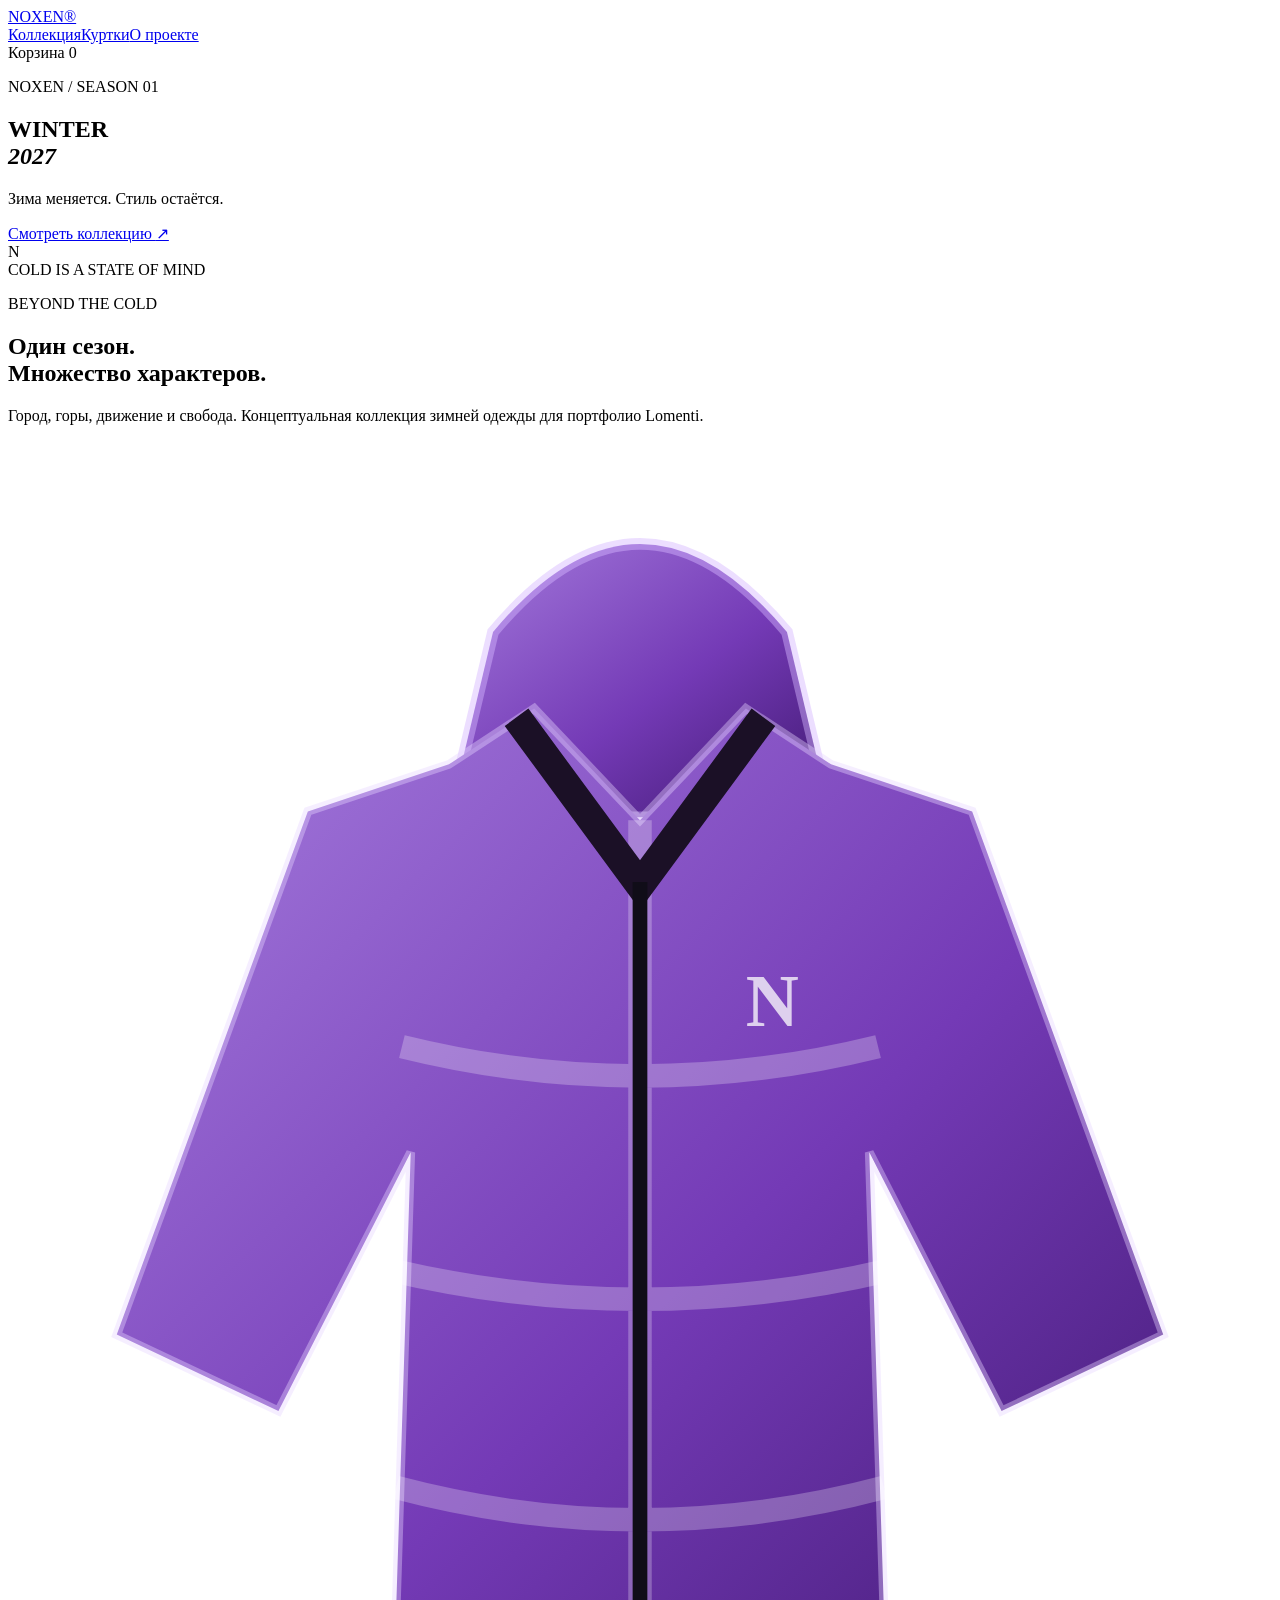
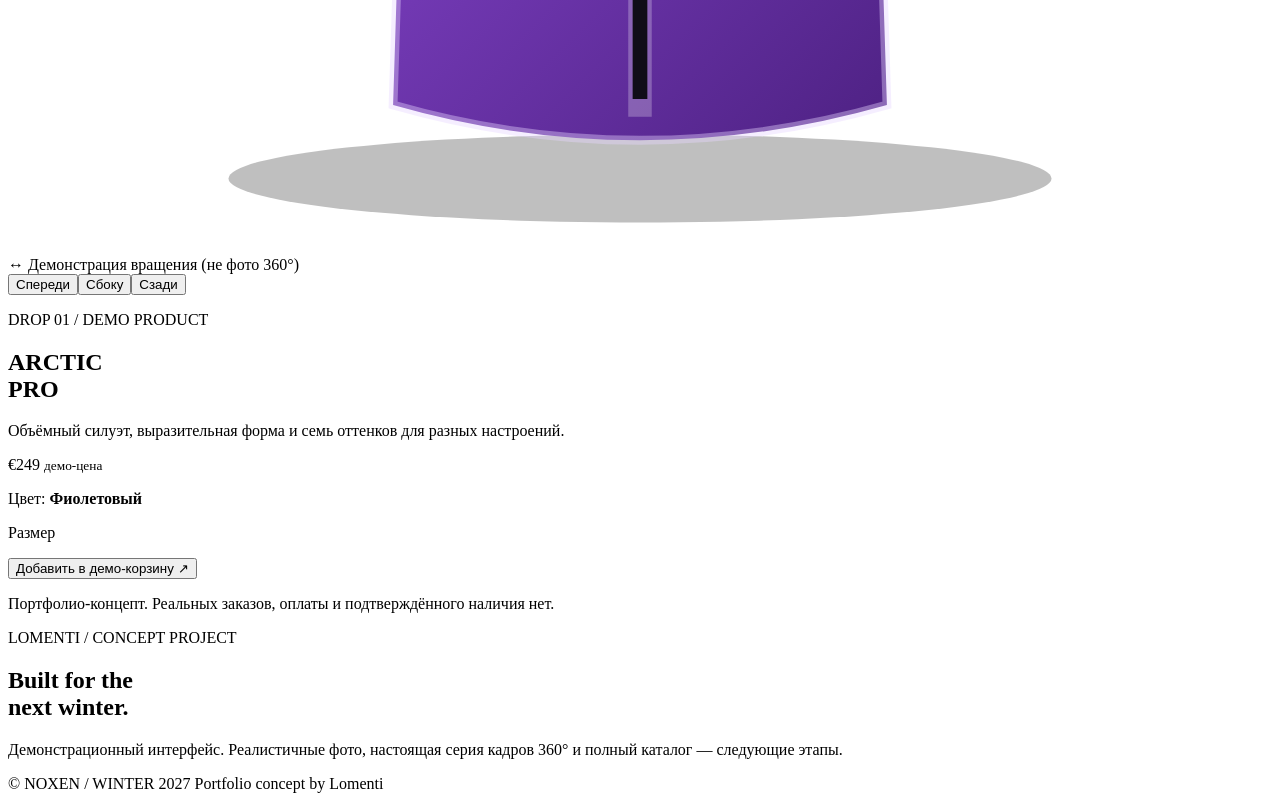
==== index.html @ fde15118 "feat: initialize NOXEN Winter 2027 demo — index.html" ====
<!doctype html><html lang="ru"><head><meta charset="utf-8"><meta name="viewport" content="width=device-width,initial-scale=1"><meta name="theme-color" content="#0b0716"><title>NOXEN — Winter 2027</title><link rel="stylesheet" href="./styles.css"></head><body><header><a class="brand" href="#">NOXEN<span>®</span></a><nav aria-label="Категории"><a href="#collection">Коллекция</a><a href="#product">Куртки</a><a href="#about">О проекте</a></nav><span class="cart-indicator">Корзина <output id="cartCount">0</output></span></header><main><section class="hero"><div class="hero-copy"><p class="overline">NOXEN / SEASON 01</p><h1>WINTER<br><em>2027</em></h1><p>Зима меняется. Стиль остаётся.</p><a class="primary" href="#product">Смотреть коллекцию <span aria-hidden="true">↗</span></a></div><div class="hero-art" aria-hidden="true"><div class="halo"></div><div class="ice">N</div><span class="vertical">COLD IS A STATE OF MIND</span></div></section><section class="intro" id="collection"><p class="overline">BEYOND THE COLD</p><h2>Один сезон.<br><span>Множество характеров.</span></h2><p>Город, горы, движение и свобода. Концептуальная коллекция зимней одежды для портфолио Lomenti.</p></section><section class="product" id="product"><div class="visual glass"><div class="image-frame"><svg id="jacket" viewBox="0 0 430 480" role="img" aria-label="Схематичная иллюстрация куртки NOXEN"><defs><linearGradient id="cloth" x1="0" x2="1" y1="0" y2="1"><stop offset="0" stop-color="#a57cdd"/><stop offset=".55" stop-color="#743ab6"/><stop offset="1" stop-color="#3e176e"/></linearGradient></defs><ellipse cx="215" cy="455" rx="140" ry="15" fill="#000" opacity=".25"/><path d="M165 65 Q215 5 265 65 L280 128 L150 128Z" fill="url(#cloth)" stroke="#d6b6ff" stroke-opacity=".45" stroke-width="4"/><path d="M150 110 L102 126 L37 304 L92 330 L137 242 L131 430 Q215 454 299 430 L293 242 L338 330 L393 304 L328 126 L280 110 L251 91 L215 129 L179 91Z" fill="url(#cloth)" stroke="#e6d4ff" stroke-opacity=".4" stroke-width="3"/><path d="M215 129 L215 434 M134 206 Q215 226 296 206 M130 282 Q215 302 300 282 M132 356 Q215 378 298 356" stroke="#fff" stroke-opacity=".25" stroke-width="8" fill="none"/><path d="M173 94 L215 151 L257 94" fill="none" stroke="#1b1026" stroke-width="10"/><path d="M215 150 L215 428" stroke="#100d18" stroke-width="5"/><text x="251" y="199" font-size="25" font-weight="900" fill="#fff" opacity=".75">N</text></svg><div class="viewer-label">↔ Демонстрация вращения (не фото 360°)</div></div><div class="angles" role="group" aria-label="Ракурсы"><button class="angle active" data-angle="0">Спереди</button><button class="angle" data-angle="-60">Сбоку</button><button class="angle" data-angle="180">Сзади</button></div></div><div class="details glass"><p class="overline">DROP 01 / DEMO PRODUCT</p><h2>ARCTIC<br>PRO</h2><p class="description">Объёмный силуэт, выразительная форма и семь оттенков для разных настроений.</p><div class="price">€249 <small>демо-цена</small></div><p>Цвет: <strong id="colorLabel">Фиолетовый</strong></p><div id="swatches" class="swatches" role="group" aria-label="Выбор цвета"></div><p>Размер</p><div id="sizes" class="sizes" role="group" aria-label="Выбор размера"></div><button class="primary buy" id="add">Добавить в демо-корзину ↗</button><p id="status" role="status" aria-live="polite"></p><p class="disclaimer">Портфолио-концепт. Реальных заказов, оплаты и подтверждённого наличия нет.</p></div></section><section id="about" class="footer-copy"><p class="overline">LOMENTI / CONCEPT PROJECT</p><h2>Built for the<br>next winter.</h2><p>Демонстрационный интерфейс. Реалистичные фото, настоящая серия кадров 360° и полный каталог — следующие этапы.</p></section></main><footer>© NOXEN / WINTER 2027 <span>Portfolio concept by Lomenti</span></footer><script src="./script.js"></script></body></html>
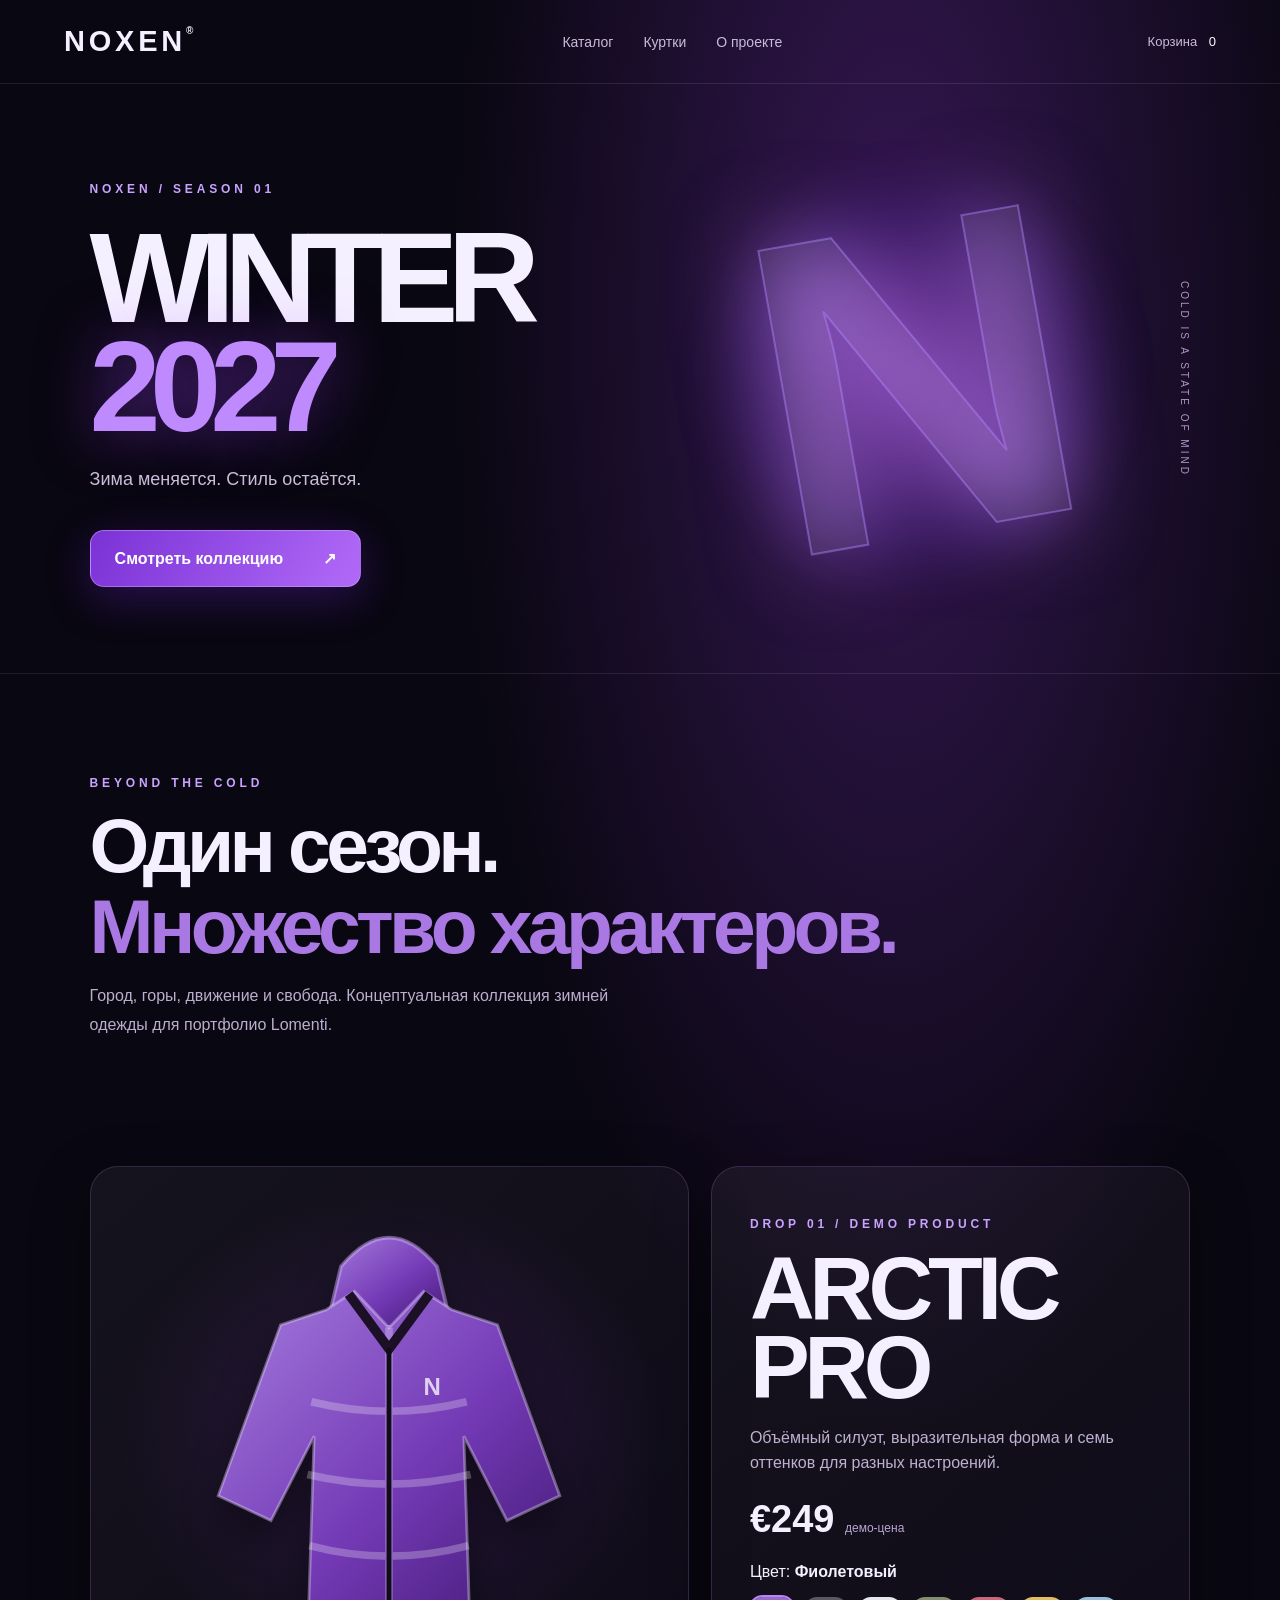
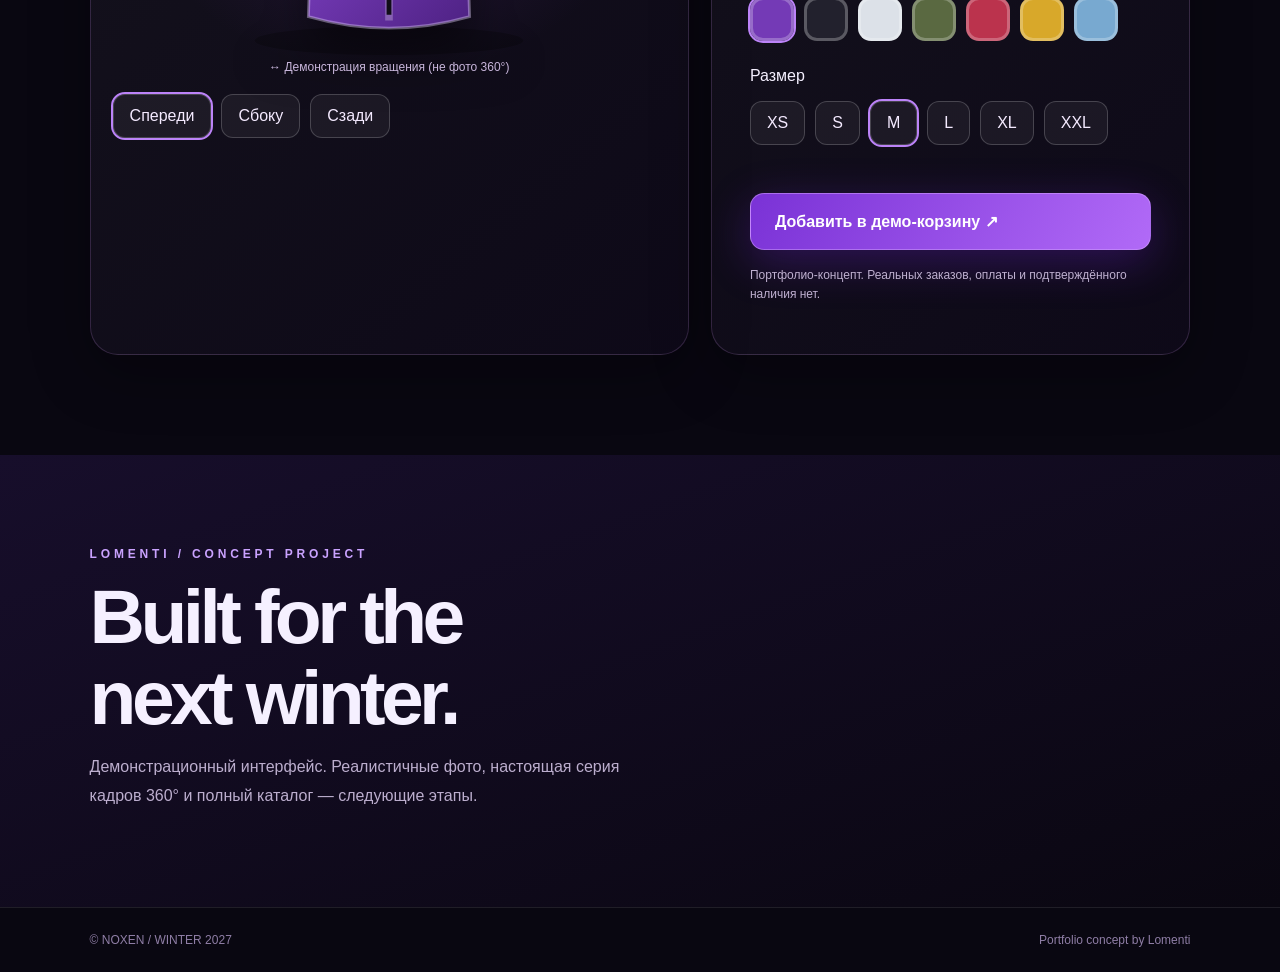
==== commit a5a68d4f: "Link home page to interactive catalog" ====
--- a/index.html
+++ b/index.html
@@ -1 +1 @@
-<!doctype html><html lang="ru"><head><meta charset="utf-8"><meta name="viewport" content="width=device-width,initial-scale=1"><meta name="theme-color" content="#0b0716"><title>NOXEN — Winter 2027</title><link rel="stylesheet" href="./styles.css"></head><body><header><a class="brand" href="#">NOXEN<span>®</span></a><nav aria-label="Категории"><a href="#collection">Коллекция</a><a href="#product">Куртки</a><a href="#about">О проекте</a></nav><span class="cart-indicator">Корзина <output id="cartCount">0</output></span></header><main><section class="hero"><div class="hero-copy"><p class="overline">NOXEN / SEASON 01</p><h1>WINTER<br><em>2027</em></h1><p>Зима меняется. Стиль остаётся.</p><a class="primary" href="#product">Смотреть коллекцию <span aria-hidden="true">↗</span></a></div><div class="hero-art" aria-hidden="true"><div class="halo"></div><div class="ice">N</div><span class="vertical">COLD IS A STATE OF MIND</span></div></section><section class="intro" id="collection"><p class="overline">BEYOND THE COLD</p><h2>Один сезон.<br><span>Множество характеров.</span></h2><p>Город, горы, движение и свобода. Концептуальная коллекция зимней одежды для портфолио Lomenti.</p></section><section class="product" id="product"><div class="visual glass"><div class="image-frame"><svg id="jacket" viewBox="0 0 430 480" role="img" aria-label="Схематичная иллюстрация куртки NOXEN"><defs><linearGradient id="cloth" x1="0" x2="1" y1="0" y2="1"><stop offset="0" stop-color="#a57cdd"/><stop offset=".55" stop-color="#743ab6"/><stop offset="1" stop-color="#3e176e"/></linearGradient></defs><ellipse cx="215" cy="455" rx="140" ry="15" fill="#000" opacity=".25"/><path d="M165 65 Q215 5 265 65 L280 128 L150 128Z" fill="url(#cloth)" stroke="#d6b6ff" stroke-opacity=".45" stroke-width="4"/><path d="M150 110 L102 126 L37 304 L92 330 L137 242 L131 430 Q215 454 299 430 L293 242 L338 330 L393 304 L328 126 L280 110 L251 91 L215 129 L179 91Z" fill="url(#cloth)" stroke="#e6d4ff" stroke-opacity=".4" stroke-width="3"/><path d="M215 129 L215 434 M134 206 Q215 226 296 206 M130 282 Q215 302 300 282 M132 356 Q215 378 298 356" stroke="#fff" stroke-opacity=".25" stroke-width="8" fill="none"/><path d="M173 94 L215 151 L257 94" fill="none" stroke="#1b1026" stroke-width="10"/><path d="M215 150 L215 428" stroke="#100d18" stroke-width="5"/><text x="251" y="199" font-size="25" font-weight="900" fill="#fff" opacity=".75">N</text></svg><div class="viewer-label">↔ Демонстрация вращения (не фото 360°)</div></div><div class="angles" role="group" aria-label="Ракурсы"><button class="angle active" data-angle="0">Спереди</button><button class="angle" data-angle="-60">Сбоку</button><button class="angle" data-angle="180">Сзади</button></div></div><div class="details glass"><p class="overline">DROP 01 / DEMO PRODUCT</p><h2>ARCTIC<br>PRO</h2><p class="description">Объёмный силуэт, выразительная форма и семь оттенков для разных настроений.</p><div class="price">€249 <small>демо-цена</small></div><p>Цвет: <strong id="colorLabel">Фиолетовый</strong></p><div id="swatches" class="swatches" role="group" aria-label="Выбор цвета"></div><p>Размер</p><div id="sizes" class="sizes" role="group" aria-label="Выбор размера"></div><button class="primary buy" id="add">Добавить в демо-корзину ↗</button><p id="status" role="status" aria-live="polite"></p><p class="disclaimer">Портфолио-концепт. Реальных заказов, оплаты и подтверждённого наличия нет.</p></div></section><section id="about" class="footer-copy"><p class="overline">LOMENTI / CONCEPT PROJECT</p><h2>Built for the<br>next winter.</h2><p>Демонстрационный интерфейс. Реалистичные фото, настоящая серия кадров 360° и полный каталог — следующие этапы.</p></section></main><footer>© NOXEN / WINTER 2027 <span>Portfolio concept by Lomenti</span></footer><script src="./script.js"></script></body></html>+<!doctype html><html lang="ru"><head><meta charset="utf-8"><meta name="viewport" content="width=device-width,initial-scale=1"><meta name="theme-color" content="#0b0716"><title>NOXEN — Winter 2027</title><link rel="stylesheet" href="./styles.css"></head><body><header><a class="brand" href="#">NOXEN<span>®</span></a><nav aria-label="Категории"><a href="./catalog.html">Каталог</a><a href="#product">Куртки</a><a href="#about">О проекте</a></nav><span class="cart-indicator">Корзина <output id="cartCount">0</output></span></header><main><section class="hero"><div class="hero-copy"><p class="overline">NOXEN / SEASON 01</p><h1>WINTER<br><em>2027</em></h1><p>Зима меняется. Стиль остаётся.</p><a class="primary" href="./catalog.html">Смотреть коллекцию <span aria-hidden="true">↗</span></a></div><div class="hero-art" aria-hidden="true"><div class="halo"></div><div class="ice">N</div><span class="vertical">COLD IS A STATE OF MIND</span></div></section><section class="intro" id="collection"><p class="overline">BEYOND THE COLD</p><h2>Один сезон.<br><span>Множество характеров.</span></h2><p>Город, горы, движение и свобода. Концептуальная коллекция зимней одежды для портфолио Lomenti.</p></section><section class="product" id="product"><div class="visual glass"><div class="image-frame"><svg id="jacket" viewBox="0 0 430 480" role="img" aria-label="Схематичная иллюстрация куртки NOXEN"><defs><linearGradient id="cloth" x1="0" x2="1" y1="0" y2="1"><stop offset="0" stop-color="#a57cdd"/><stop offset=".55" stop-color="#743ab6"/><stop offset="1" stop-color="#3e176e"/></linearGradient></defs><ellipse cx="215" cy="455" rx="140" ry="15" fill="#000" opacity=".25"/><path d="M165 65 Q215 5 265 65 L280 128 L150 128Z" fill="url(#cloth)" stroke="#d6b6ff" stroke-opacity=".45" stroke-width="4"/><path d="M150 110 L102 126 L37 304 L92 330 L137 242 L131 430 Q215 454 299 430 L293 242 L338 330 L393 304 L328 126 L280 110 L251 91 L215 129 L179 91Z" fill="url(#cloth)" stroke="#e6d4ff" stroke-opacity=".4" stroke-width="3"/><path d="M215 129 L215 434 M134 206 Q215 226 296 206 M130 282 Q215 302 300 282 M132 356 Q215 378 298 356" stroke="#fff" stroke-opacity=".25" stroke-width="8" fill="none"/><path d="M173 94 L215 151 L257 94" fill="none" stroke="#1b1026" stroke-width="10"/><path d="M215 150 L215 428" stroke="#100d18" stroke-width="5"/><text x="251" y="199" font-size="25" font-weight="900" fill="#fff" opacity=".75">N</text></svg><div class="viewer-label">↔ Демонстрация вращения (не фото 360°)</div></div><div class="angles" role="group" aria-label="Ракурсы"><button class="angle active" data-angle="0">Спереди</button><button class="angle" data-angle="-60">Сбоку</button><button class="angle" data-angle="180">Сзади</button></div></div><div class="details glass"><p class="overline">DROP 01 / DEMO PRODUCT</p><h2>ARCTIC<br>PRO</h2><p class="description">Объёмный силуэт, выразительная форма и семь оттенков для разных настроений.</p><div class="price">€249 <small>демо-цена</small></div><p>Цвет: <strong id="colorLabel">Фиолетовый</strong></p><div id="swatches" class="swatches" role="group" aria-label="Выбор цвета"></div><p>Размер</p><div id="sizes" class="sizes" role="group" aria-label="Выбор размера"></div><button class="primary buy" id="add">Добавить в демо-корзину ↗</button><p id="status" role="status" aria-live="polite"></p><p class="disclaimer">Портфолио-концепт. Реальных заказов, оплаты и подтверждённого наличия нет.</p></div></section><section id="about" class="footer-copy"><p class="overline">LOMENTI / CONCEPT PROJECT</p><h2>Built for the<br>next winter.</h2><p>Демонстрационный интерфейс. Реалистичные фото, настоящая серия кадров 360° и полный каталог — следующие этапы.</p></section></main><footer>© NOXEN / WINTER 2027 <span>Portfolio concept by Lomenti</span></footer><script src="./script.js"></script></body></html>
--- a/styles.css
+++ b/styles.css
@@ -0,0 +1 @@
+:root{color-scheme:dark;font-family:Inter,Arial,sans-serif;background:#090711;color:#f5f0ff}*{box-sizing:border-box}html{scroll-behavior:smooth}body{margin:0;background:radial-gradient(ellipse at 70% 12%,#351752 0%,transparent 35%),#090711}a{color:inherit;text-decoration:none}button{font:inherit;cursor:pointer}header{display:flex;align-items:center;justify-content:space-between;gap:20px;padding:25px 5%;border-bottom:1px solid #ffffff18}.brand{font-size:29px;font-weight:900;letter-spacing:.13em}.brand span{font-size:10px;vertical-align:top}nav{display:flex;gap:30px;color:#c9bbda;font-size:14px}.cart-indicator{font-size:13px;color:#c9bbda}.cart-indicator output{color:#fff;margin-left:8px}.hero{min-height:590px;display:grid;grid-template-columns:1fr 1fr;overflow:hidden;position:relative;padding:65px 7%;border-bottom:1px solid #ffffff17}.hero-copy{z-index:1;align-self:center}.overline{color:#caa2ff;font-size:12px;letter-spacing:.32em;font-weight:700}.hero h1{font-size:clamp(70px,10vw,160px);line-height:.85;letter-spacing:-.085em;margin:28px 0;font-weight:900}.hero h1 em{font-style:normal;color:#c08aff;text-shadow:0 0 60px #a544ff80}.hero-copy>p:not(.overline){color:#cbbdd9;font-size:18px}.primary{display:inline-flex;justify-content:space-between;gap:40px;align-items:center;background:linear-gradient(120deg,#7a32d6,#b16af7);border:1px solid #d8a8ff7a;border-radius:14px;padding:18px 24px;color:white;font-weight:700;box-shadow:0 12px 45px #7624e34d;margin-top:22px}.primary:hover{filter:brightness(1.12)}.hero-art{position:relative;display:grid;place-items:center}.halo{position:absolute;width:430px;height:430px;border-radius:50%;background:radial-gradient(circle,#c05cff60,#5b26c326 55%,transparent 70%);filter:blur(20px)}.ice{font-size:clamp(230px,35vw,520px);font-weight:900;line-height:1;color:#ffffff12;text-shadow:0 0 90px #c181ff9c;transform:rotate(-10deg);-webkit-text-stroke:2px #b587ff70}.vertical{position:absolute;right:0;writing-mode:vertical-rl;letter-spacing:.3em;font-size:10px;color:#ad96c8}.intro{padding:90px 7%;max-width:1100px}.intro h2,.footer-copy h2{font-size:clamp(42px,6vw,82px);letter-spacing:-.06em;line-height:1.05;margin:15px 0}.intro h2 span{color:#aa78e3}.intro>p:last-child,.footer-copy>p:last-child{color:#bcaece;max-width:550px;line-height:1.8}.product{display:grid;grid-template-columns:1.25fr 1fr;gap:22px;padding:20px 7% 100px}.glass{border:1px solid #a77ac53d;background:linear-gradient(140deg,#ffffff0d,#8d4fce0a);border-radius:28px;box-shadow:0 18px 60px #0005;overflow:hidden}.visual{padding:22px}.image-frame{height:490px;position:relative;display:grid;place-items:center;background:radial-gradient(ellipse at 50% 50%,#5c2a895a,transparent 70%);touch-action:pan-y}.image-frame svg{width:min(100%,420px);height:94%;filter:drop-shadow(0 20px 20px #0007);transition:transform .3s}.viewer-label{position:absolute;bottom:5px;font-size:12px;color:#c8b6db;text-align:center}.angles{display:flex;gap:10px;flex-wrap:wrap;margin-top:15px}.angles button,.sizes button{background:#ffffff0d;border:1px solid #ffffff30;border-radius:12px;padding:12px 16px;color:#f4eaff}.angles .active,.sizes .active,.swatches .active{outline:2px solid #bc83f8}.details{padding:38px}.details h2{font-size:clamp(55px,7vw,95px);line-height:.88;letter-spacing:-.06em;margin:18px 0}.description,.disclaimer{color:#bfb0d0;line-height:1.6}.price{font-size:38px;font-weight:800;margin:22px 0}.price small{font-size:12px;color:#bba6d2;font-weight:400}.swatches,.sizes{display:flex;gap:10px;flex-wrap:wrap;margin:15px 0 26px}.swatches button{width:44px;height:44px;border:3px solid #ffffff40;border-radius:13px}.buy{width:100%}.disclaimer{font-size:12px}.footer-copy{padding:80px 7%;background:linear-gradient(160deg,#170e2b,#0a0711)}footer{padding:25px 7%;display:flex;justify-content:space-between;color:#8f7ea6;font-size:12px;border-top:1px solid #ffffff18}@media(max-width:800px){header{padding:20px 5%}nav{display:none}.hero{grid-template-columns:1fr;min-height:500px;padding:60px 6%}.hero-art{position:absolute;inset:0;opacity:.35;pointer-events:none}.hero-copy{z-index:2}.product{grid-template-columns:1fr;padding:20px 5% 65px}.image-frame{height:370px}.details{padding:25px}.intro{padding:60px 6%}footer{gap:10px;flex-wrap:wrap}}@media(prefers-reduced-motion:reduce){html{scroll-behavior:auto}*,*:before,*:after{transition:none!important;animation:none!important}}
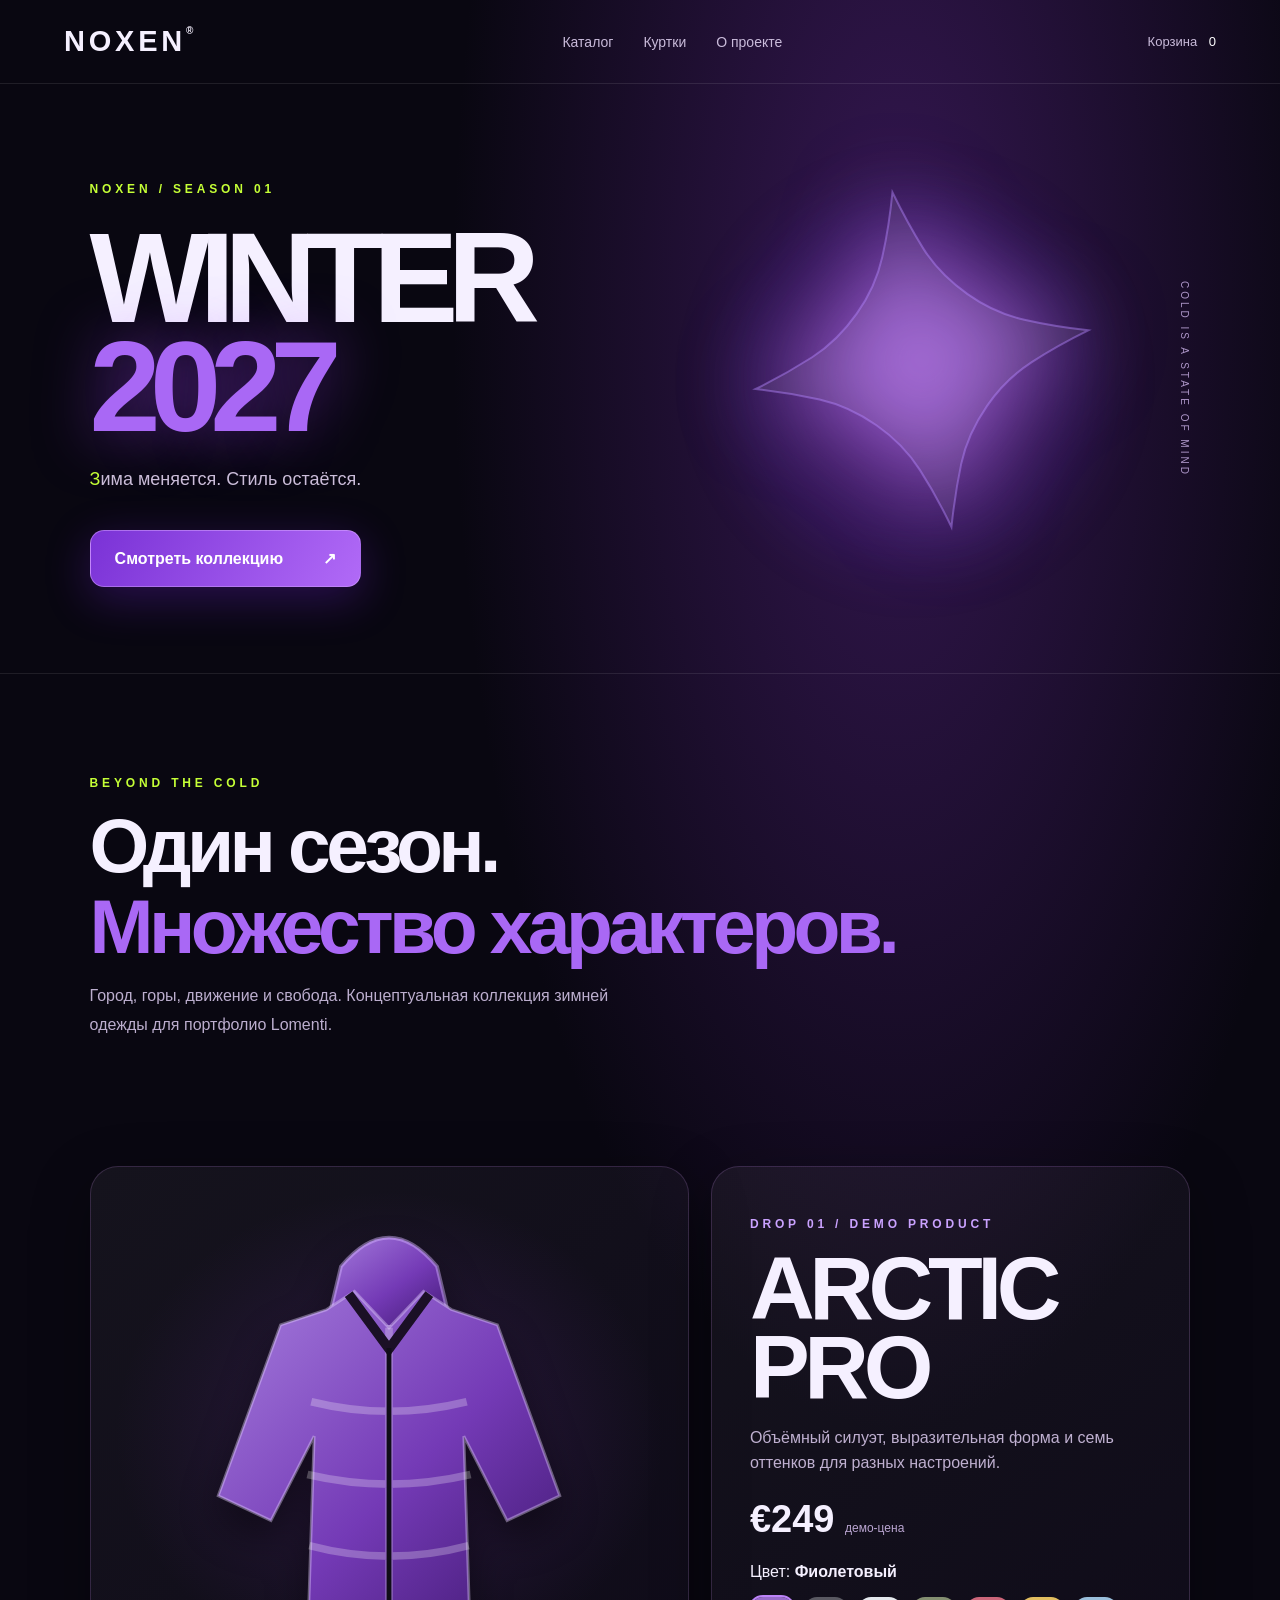
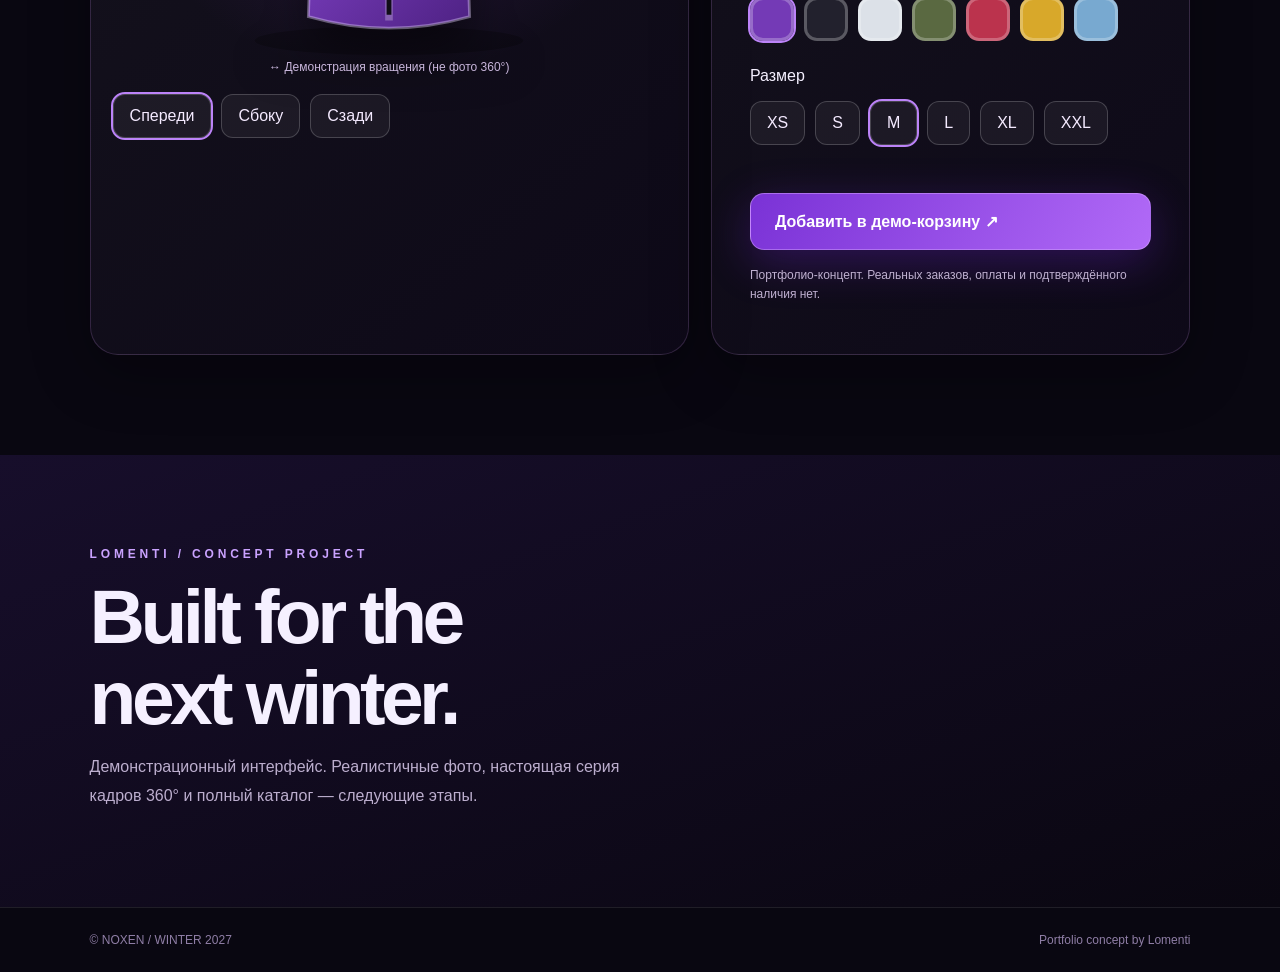
==== commit 6173fee1: "Remove standalone N emblem from NOXEN visuals" ====
--- a/index.html
+++ b/index.html
@@ -1 +1 @@
-<!doctype html><html lang="ru"><head><meta charset="utf-8"><meta name="viewport" content="width=device-width,initial-scale=1"><meta name="theme-color" content="#0b0716"><title>NOXEN — Winter 2027</title><link rel="stylesheet" href="./styles.css"></head><body><header><a class="brand" href="#">NOXEN<span>®</span></a><nav aria-label="Категории"><a href="./catalog.html">Каталог</a><a href="#product">Куртки</a><a href="#about">О проекте</a></nav><span class="cart-indicator">Корзина <output id="cartCount">0</output></span></header><main><section class="hero"><div class="hero-copy"><p class="overline">NOXEN / SEASON 01</p><h1>WINTER<br><em>2027</em></h1><p>Зима меняется. Стиль остаётся.</p><a class="primary" href="./catalog.html">Смотреть коллекцию <span aria-hidden="true">↗</span></a></div><div class="hero-art" aria-hidden="true"><div class="halo"></div><div class="ice">N</div><span class="vertical">COLD IS A STATE OF MIND</span></div></section><section class="intro" id="collection"><p class="overline">BEYOND THE COLD</p><h2>Один сезон.<br><span>Множество характеров.</span></h2><p>Город, горы, движение и свобода. Концептуальная коллекция зимней одежды для портфолио Lomenti.</p></section><section class="product" id="product"><div class="visual glass"><div class="image-frame"><svg id="jacket" viewBox="0 0 430 480" role="img" aria-label="Схематичная иллюстрация куртки NOXEN"><defs><linearGradient id="cloth" x1="0" x2="1" y1="0" y2="1"><stop offset="0" stop-color="#a57cdd"/><stop offset=".55" stop-color="#743ab6"/><stop offset="1" stop-color="#3e176e"/></linearGradient></defs><ellipse cx="215" cy="455" rx="140" ry="15" fill="#000" opacity=".25"/><path d="M165 65 Q215 5 265 65 L280 128 L150 128Z" fill="url(#cloth)" stroke="#d6b6ff" stroke-opacity=".45" stroke-width="4"/><path d="M150 110 L102 126 L37 304 L92 330 L137 242 L131 430 Q215 454 299 430 L293 242 L338 330 L393 304 L328 126 L280 110 L251 91 L215 129 L179 91Z" fill="url(#cloth)" stroke="#e6d4ff" stroke-opacity=".4" stroke-width="3"/><path d="M215 129 L215 434 M134 206 Q215 226 296 206 M130 282 Q215 302 300 282 M132 356 Q215 378 298 356" stroke="#fff" stroke-opacity=".25" stroke-width="8" fill="none"/><path d="M173 94 L215 151 L257 94" fill="none" stroke="#1b1026" stroke-width="10"/><path d="M215 150 L215 428" stroke="#100d18" stroke-width="5"/><text x="251" y="199" font-size="25" font-weight="900" fill="#fff" opacity=".75">N</text></svg><div class="viewer-label">↔ Демонстрация вращения (не фото 360°)</div></div><div class="angles" role="group" aria-label="Ракурсы"><button class="angle active" data-angle="0">Спереди</button><button class="angle" data-angle="-60">Сбоку</button><button class="angle" data-angle="180">Сзади</button></div></div><div class="details glass"><p class="overline">DROP 01 / DEMO PRODUCT</p><h2>ARCTIC<br>PRO</h2><p class="description">Объёмный силуэт, выразительная форма и семь оттенков для разных настроений.</p><div class="price">€249 <small>демо-цена</small></div><p>Цвет: <strong id="colorLabel">Фиолетовый</strong></p><div id="swatches" class="swatches" role="group" aria-label="Выбор цвета"></div><p>Размер</p><div id="sizes" class="sizes" role="group" aria-label="Выбор размера"></div><button class="primary buy" id="add">Добавить в демо-корзину ↗</button><p id="status" role="status" aria-live="polite"></p><p class="disclaimer">Портфолио-концепт. Реальных заказов, оплаты и подтверждённого наличия нет.</p></div></section><section id="about" class="footer-copy"><p class="overline">LOMENTI / CONCEPT PROJECT</p><h2>Built for the<br>next winter.</h2><p>Демонстрационный интерфейс. Реалистичные фото, настоящая серия кадров 360° и полный каталог — следующие этапы.</p></section></main><footer>© NOXEN / WINTER 2027 <span>Portfolio concept by Lomenti</span></footer><script src="./script.js"></script></body></html>+<!doctype html><html lang="ru"><head><meta charset="utf-8"><meta name="viewport" content="width=device-width,initial-scale=1"><meta name="theme-color" content="#0b0716"><title>NOXEN — Winter 2027</title><link rel="stylesheet" href="./styles.css"></head><body><header><a class="brand" href="#">NOXEN<span>®</span></a><nav aria-label="Категории"><a href="./catalog.html">Каталог</a><a href="#product">Куртки</a><a href="#about">О проекте</a></nav><span class="cart-indicator">Корзина <output id="cartCount">0</output></span></header><main><section class="hero"><div class="hero-copy"><p class="overline">NOXEN / SEASON 01</p><h1>WINTER<br><em>2027</em></h1><p>Зима меняется. Стиль остаётся.</p><a class="primary" href="./catalog.html">Смотреть коллекцию <span aria-hidden="true">↗</span></a></div><div class="hero-art" aria-hidden="true"><div class="halo"></div><div class="ice" aria-hidden="true">✦</div><span class="vertical">COLD IS A STATE OF MIND</span></div></section><section class="intro" id="collection"><p class="overline">BEYOND THE COLD</p><h2>Один сезон.<br><span>Множество характеров.</span></h2><p>Город, горы, движение и свобода. Концептуальная коллекция зимней одежды для портфолио Lomenti.</p></section><section class="product" id="product"><div class="visual glass"><div class="image-frame"><svg id="jacket" viewBox="0 0 430 480" role="img" aria-label="Схематичная иллюстрация куртки NOXEN"><defs><linearGradient id="cloth" x1="0" x2="1" y1="0" y2="1"><stop offset="0" stop-color="#a57cdd"/><stop offset=".55" stop-color="#743ab6"/><stop offset="1" stop-color="#3e176e"/></linearGradient></defs><ellipse cx="215" cy="455" rx="140" ry="15" fill="#000" opacity=".25"/><path d="M165 65 Q215 5 265 65 L280 128 L150 128Z" fill="url(#cloth)" stroke="#d6b6ff" stroke-opacity=".45" stroke-width="4"/><path d="M150 110 L102 126 L37 304 L92 330 L137 242 L131 430 Q215 454 299 430 L293 242 L338 330 L393 304 L328 126 L280 110 L251 91 L215 129 L179 91Z" fill="url(#cloth)" stroke="#e6d4ff" stroke-opacity=".4" stroke-width="3"/><path d="M215 129 L215 434 M134 206 Q215 226 296 206 M130 282 Q215 302 300 282 M132 356 Q215 378 298 356" stroke="#fff" stroke-opacity=".25" stroke-width="8" fill="none"/><path d="M173 94 L215 151 L257 94" fill="none" stroke="#1b1026" stroke-width="10"/><path d="M215 150 L215 428" stroke="#100d18" stroke-width="5"/></svg><div class="viewer-label">↔ Демонстрация вращения (не фото 360°)</div></div><div class="angles" role="group" aria-label="Ракурсы"><button class="angle active" data-angle="0">Спереди</button><button class="angle" data-angle="-60">Сбоку</button><button class="angle" data-angle="180">Сзади</button></div></div><div class="details glass"><p class="overline">DROP 01 / DEMO PRODUCT</p><h2>ARCTIC<br>PRO</h2><p class="description">Объёмный силуэт, выразительная форма и семь оттенков для разных настроений.</p><div class="price">€249 <small>демо-цена</small></div><p>Цвет: <strong id="colorLabel">Фиолетовый</strong></p><div id="swatches" class="swatches" role="group" aria-label="Выбор цвета"></div><p>Размер</p><div id="sizes" class="sizes" role="group" aria-label="Выбор размера"></div><button class="primary buy" id="add">Добавить в демо-корзину ↗</button><p id="status" role="status" aria-live="polite"></p><p class="disclaimer">Портфолио-концепт. Реальных заказов, оплаты и подтверждённого наличия нет.</p></div></section><section id="about" class="footer-copy"><p class="overline">LOMENTI / CONCEPT PROJECT</p><h2>Built for the<br>next winter.</h2><p>Демонстрационный интерфейс. Реалистичные фото, настоящая серия кадров 360° и полный каталог — следующие этапы.</p></section></main><footer>© NOXEN / WINTER 2027 <span>Portfolio concept by Lomenti</span></footer><script src="./script.js"></script></body></html>
--- a/styles.css
+++ b/styles.css
@@ -1 +1,8 @@
-:root{color-scheme:dark;font-family:Inter,Arial,sans-serif;background:#090711;color:#f5f0ff}*{box-sizing:border-box}html{scroll-behavior:smooth}body{margin:0;background:radial-gradient(ellipse at 70% 12%,#351752 0%,transparent 35%),#090711}a{color:inherit;text-decoration:none}button{font:inherit;cursor:pointer}header{display:flex;align-items:center;justify-content:space-between;gap:20px;padding:25px 5%;border-bottom:1px solid #ffffff18}.brand{font-size:29px;font-weight:900;letter-spacing:.13em}.brand span{font-size:10px;vertical-align:top}nav{display:flex;gap:30px;color:#c9bbda;font-size:14px}.cart-indicator{font-size:13px;color:#c9bbda}.cart-indicator output{color:#fff;margin-left:8px}.hero{min-height:590px;display:grid;grid-template-columns:1fr 1fr;overflow:hidden;position:relative;padding:65px 7%;border-bottom:1px solid #ffffff17}.hero-copy{z-index:1;align-self:center}.overline{color:#caa2ff;font-size:12px;letter-spacing:.32em;font-weight:700}.hero h1{font-size:clamp(70px,10vw,160px);line-height:.85;letter-spacing:-.085em;margin:28px 0;font-weight:900}.hero h1 em{font-style:normal;color:#c08aff;text-shadow:0 0 60px #a544ff80}.hero-copy>p:not(.overline){color:#cbbdd9;font-size:18px}.primary{display:inline-flex;justify-content:space-between;gap:40px;align-items:center;background:linear-gradient(120deg,#7a32d6,#b16af7);border:1px solid #d8a8ff7a;border-radius:14px;padding:18px 24px;color:white;font-weight:700;box-shadow:0 12px 45px #7624e34d;margin-top:22px}.primary:hover{filter:brightness(1.12)}.hero-art{position:relative;display:grid;place-items:center}.halo{position:absolute;width:430px;height:430px;border-radius:50%;background:radial-gradient(circle,#c05cff60,#5b26c326 55%,transparent 70%);filter:blur(20px)}.ice{font-size:clamp(230px,35vw,520px);font-weight:900;line-height:1;color:#ffffff12;text-shadow:0 0 90px #c181ff9c;transform:rotate(-10deg);-webkit-text-stroke:2px #b587ff70}.vertical{position:absolute;right:0;writing-mode:vertical-rl;letter-spacing:.3em;font-size:10px;color:#ad96c8}.intro{padding:90px 7%;max-width:1100px}.intro h2,.footer-copy h2{font-size:clamp(42px,6vw,82px);letter-spacing:-.06em;line-height:1.05;margin:15px 0}.intro h2 span{color:#aa78e3}.intro>p:last-child,.footer-copy>p:last-child{color:#bcaece;max-width:550px;line-height:1.8}.product{display:grid;grid-template-columns:1.25fr 1fr;gap:22px;padding:20px 7% 100px}.glass{border:1px solid #a77ac53d;background:linear-gradient(140deg,#ffffff0d,#8d4fce0a);border-radius:28px;box-shadow:0 18px 60px #0005;overflow:hidden}.visual{padding:22px}.image-frame{height:490px;position:relative;display:grid;place-items:center;background:radial-gradient(ellipse at 50% 50%,#5c2a895a,transparent 70%);touch-action:pan-y}.image-frame svg{width:min(100%,420px);height:94%;filter:drop-shadow(0 20px 20px #0007);transition:transform .3s}.viewer-label{position:absolute;bottom:5px;font-size:12px;color:#c8b6db;text-align:center}.angles{display:flex;gap:10px;flex-wrap:wrap;margin-top:15px}.angles button,.sizes button{background:#ffffff0d;border:1px solid #ffffff30;border-radius:12px;padding:12px 16px;color:#f4eaff}.angles .active,.sizes .active,.swatches .active{outline:2px solid #bc83f8}.details{padding:38px}.details h2{font-size:clamp(55px,7vw,95px);line-height:.88;letter-spacing:-.06em;margin:18px 0}.description,.disclaimer{color:#bfb0d0;line-height:1.6}.price{font-size:38px;font-weight:800;margin:22px 0}.price small{font-size:12px;color:#bba6d2;font-weight:400}.swatches,.sizes{display:flex;gap:10px;flex-wrap:wrap;margin:15px 0 26px}.swatches button{width:44px;height:44px;border:3px solid #ffffff40;border-radius:13px}.buy{width:100%}.disclaimer{font-size:12px}.footer-copy{padding:80px 7%;background:linear-gradient(160deg,#170e2b,#0a0711)}footer{padding:25px 7%;display:flex;justify-content:space-between;color:#8f7ea6;font-size:12px;border-top:1px solid #ffffff18}@media(max-width:800px){header{padding:20px 5%}nav{display:none}.hero{grid-template-columns:1fr;min-height:500px;padding:60px 6%}.hero-art{position:absolute;inset:0;opacity:.35;pointer-events:none}.hero-copy{z-index:2}.product{grid-template-columns:1fr;padding:20px 5% 65px}.image-frame{height:370px}.details{padding:25px}.intro{padding:60px 6%}footer{gap:10px;flex-wrap:wrap}}@media(prefers-reduced-motion:reduce){html{scroll-behavior:auto}*,*:before,*:after{transition:none!important;animation:none!important}}+:root{color-scheme:dark;font-family:Inter,Arial,sans-serif;background:#090711;color:#f5f0ff}*{box-sizing:border-box}html{scroll-behavior:smooth}body{margin:0;background:radial-gradient(ellipse at 70% 12%,#351752 0%,transparent 35%),#090711}a{color:inherit;text-decoration:none}button{font:inherit;cursor:pointer}header{display:flex;align-items:center;justify-content:space-between;gap:20px;padding:25px 5%;border-bottom:1px solid #ffffff18}.brand{font-size:29px;font-weight:900;letter-spacing:.13em}.brand span{font-size:10px;vertical-align:top}nav{display:flex;gap:30px;color:#c9bbda;font-size:14px}.cart-indicator{font-size:13px;color:#c9bbda}.cart-indicator output{color:#fff;margin-left:8px}.hero{min-height:590px;display:grid;grid-template-columns:1fr 1fr;overflow:hidden;position:relative;padding:65px 7%;border-bottom:1px solid #ffffff17}.hero-copy{z-index:1;align-self:center}.overline{color:#caa2ff;font-size:12px;letter-spacing:.32em;font-weight:700}.hero h1{font-size:clamp(70px,10vw,160px);line-height:.85;letter-spacing:-.085em;margin:28px 0;font-weight:900}.hero h1 em{font-style:normal;color:#c08aff;text-shadow:0 0 60px #a544ff80}.hero-copy>p:not(.overline){color:#cbbdd9;font-size:18px}.primary{display:inline-flex;justify-content:space-between;gap:40px;align-items:center;background:linear-gradient(120deg,#7a32d6,#b16af7);border:1px solid #d8a8ff7a;border-radius:14px;padding:18px 24px;color:white;font-weight:700;box-shadow:0 12px 45px #7624e34d;margin-top:22px}.primary:hover{filter:brightness(1.12)}.hero-art{position:relative;display:grid;place-items:center}.halo{position:absolute;width:430px;height:430px;border-radius:50%;background:radial-gradient(circle,#c05cff60,#5b26c326 55%,transparent 70%);filter:blur(20px)}.ice{font-size:clamp(230px,35vw,520px);font-weight:900;line-height:1;color:#ffffff12;text-shadow:0 0 90px #c181ff9c;transform:rotate(-10deg);-webkit-text-stroke:2px #b587ff70}.vertical{position:absolute;right:0;writing-mode:vertical-rl;letter-spacing:.3em;font-size:10px;color:#ad96c8}.intro{padding:90px 7%;max-width:1100px}.intro h2,.footer-copy h2{font-size:clamp(42px,6vw,82px);letter-spacing:-.06em;line-height:1.05;margin:15px 0}.intro h2 span{color:#aa78e3}.intro>p:last-child,.footer-copy>p:last-child{color:#bcaece;max-width:550px;line-height:1.8}.product{display:grid;grid-template-columns:1.25fr 1fr;gap:22px;padding:20px 7% 100px}.glass{border:1px solid #a77ac53d;background:linear-gradient(140deg,#ffffff0d,#8d4fce0a);border-radius:28px;box-shadow:0 18px 60px #0005;overflow:hidden}.visual{padding:22px}.image-frame{height:490px;position:relative;display:grid;place-items:center;background:radial-gradient(ellipse at 50% 50%,#5c2a895a,transparent 70%);touch-action:pan-y}.image-frame svg{width:min(100%,420px);height:94%;filter:drop-shadow(0 20px 20px #0007);transition:transform .3s}.viewer-label{position:absolute;bottom:5px;font-size:12px;color:#c8b6db;text-align:center}.angles{display:flex;gap:10px;flex-wrap:wrap;margin-top:15px}.angles button,.sizes button{background:#ffffff0d;border:1px solid #ffffff30;border-radius:12px;padding:12px 16px;color:#f4eaff}.angles .active,.sizes .active,.swatches .active{outline:2px solid #bc83f8}.details{padding:38px}.details h2{font-size:clamp(55px,7vw,95px);line-height:.88;letter-spacing:-.06em;margin:18px 0}.description,.disclaimer{color:#bfb0d0;line-height:1.6}.price{font-size:38px;font-weight:800;margin:22px 0}.price small{font-size:12px;color:#bba6d2;font-weight:400}.swatches,.sizes{display:flex;gap:10px;flex-wrap:wrap;margin:15px 0 26px}.swatches button{width:44px;height:44px;border:3px solid #ffffff40;border-radius:13px}.buy{width:100%}.disclaimer{font-size:12px}.footer-copy{padding:80px 7%;background:linear-gradient(160deg,#170e2b,#0a0711)}footer{padding:25px 7%;display:flex;justify-content:space-between;color:#8f7ea6;font-size:12px;border-top:1px solid #ffffff18}@media(max-width:800px){header{padding:20px 5%}nav{display:none}.hero{grid-template-columns:1fr;min-height:500px;padding:60px 6%}.hero-art{position:absolute;inset:0;opacity:.35;pointer-events:none}.hero-copy{z-index:2}.product{grid-template-columns:1fr;padding:20px 5% 65px}.image-frame{height:370px}.details{padding:25px}.intro{padding:60px 6%}footer{gap:10px;flex-wrap:wrap}}@media(prefers-reduced-motion:reduce){html{scroll-behavior:auto}*,*:before,*:after{transition:none!important;animation:none!important}}
+/* NOXEN contrast direction: violet × electric lime. Keep lime as a selective accent. */
+:root{--noxen-violet:#a968f5;--noxen-lime:#c5ff36;--noxen-night:#090711}
+.hero .overline,.intro .overline{color:var(--noxen-lime)}
+.hero h1 em{color:var(--noxen-violet);text-shadow:0 0 60px #a544ff80}
+.hero-copy>p:not(.overline)::first-letter{color:var(--noxen-lime)}
+.primary:focus-visible,button:focus-visible,a:focus-visible{outline:2px solid var(--noxen-lime);outline-offset:4px}
+.intro h2 span{color:var(--noxen-violet)}
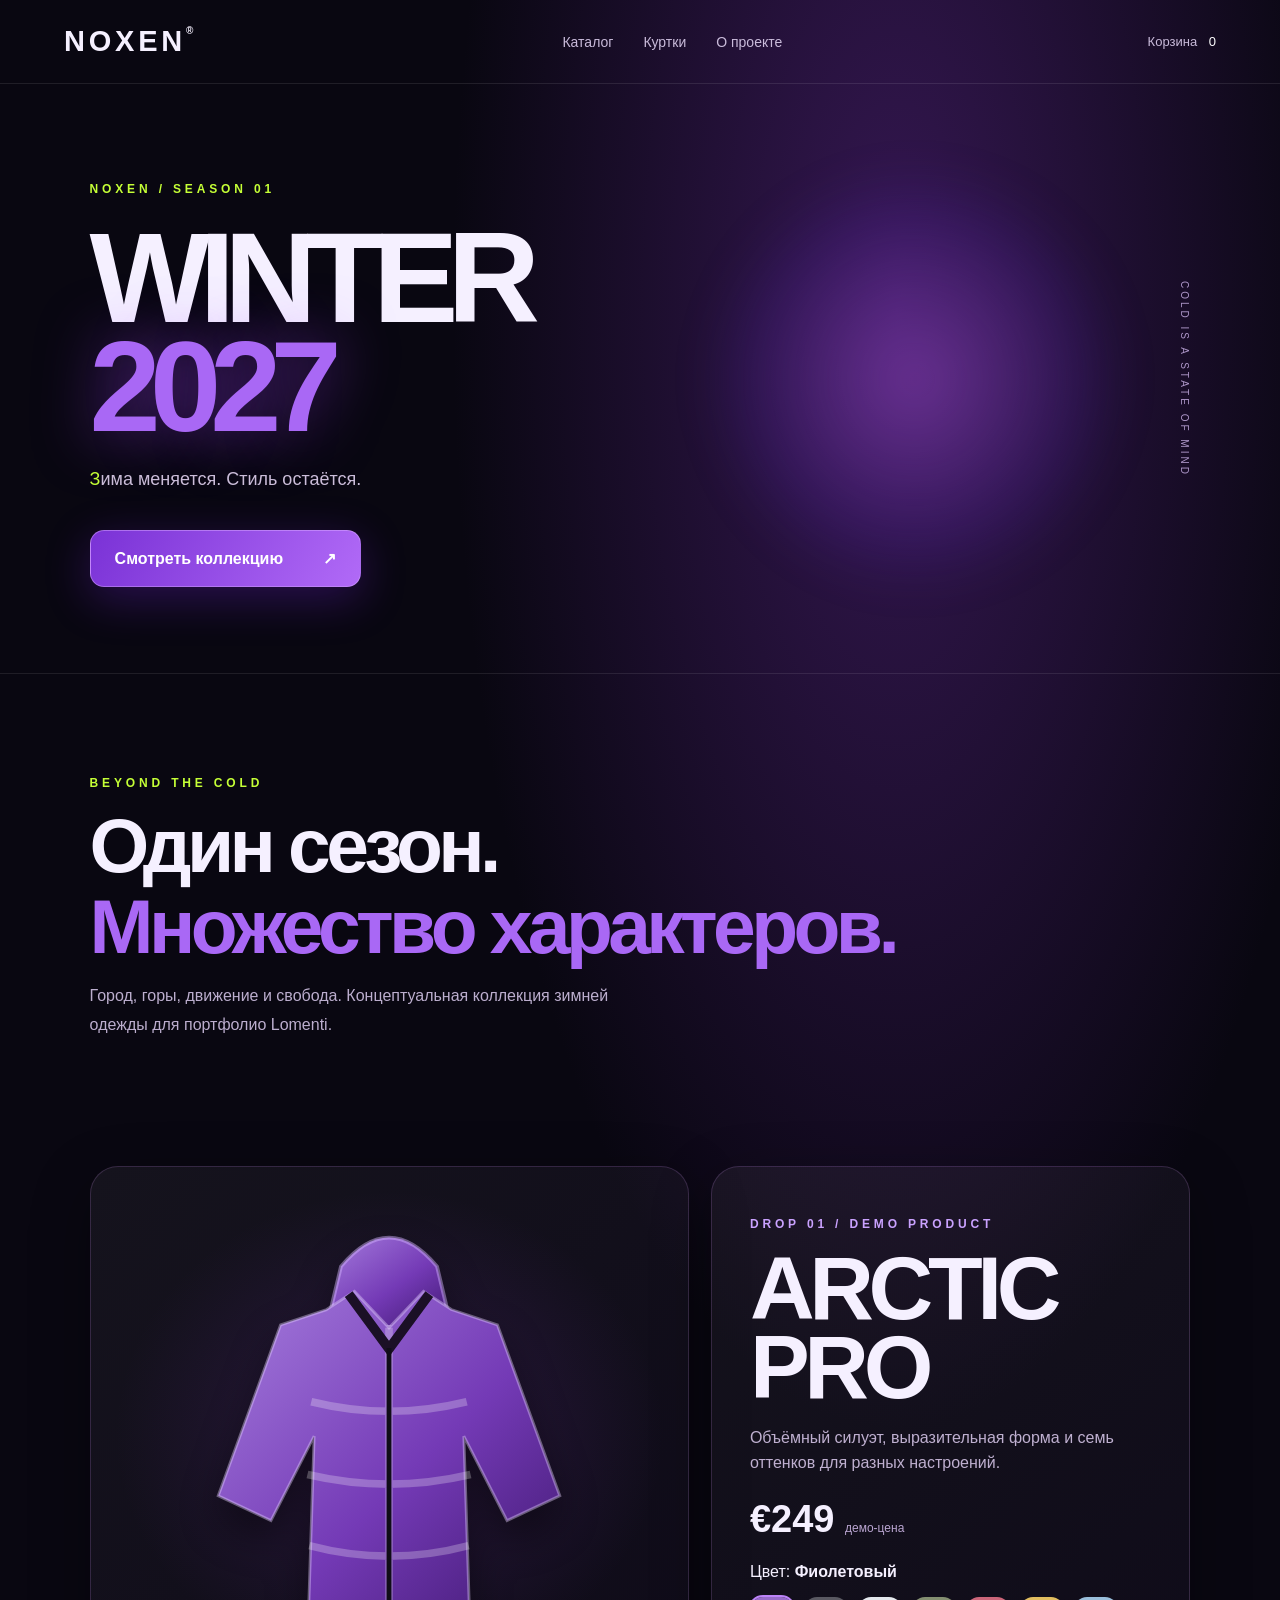
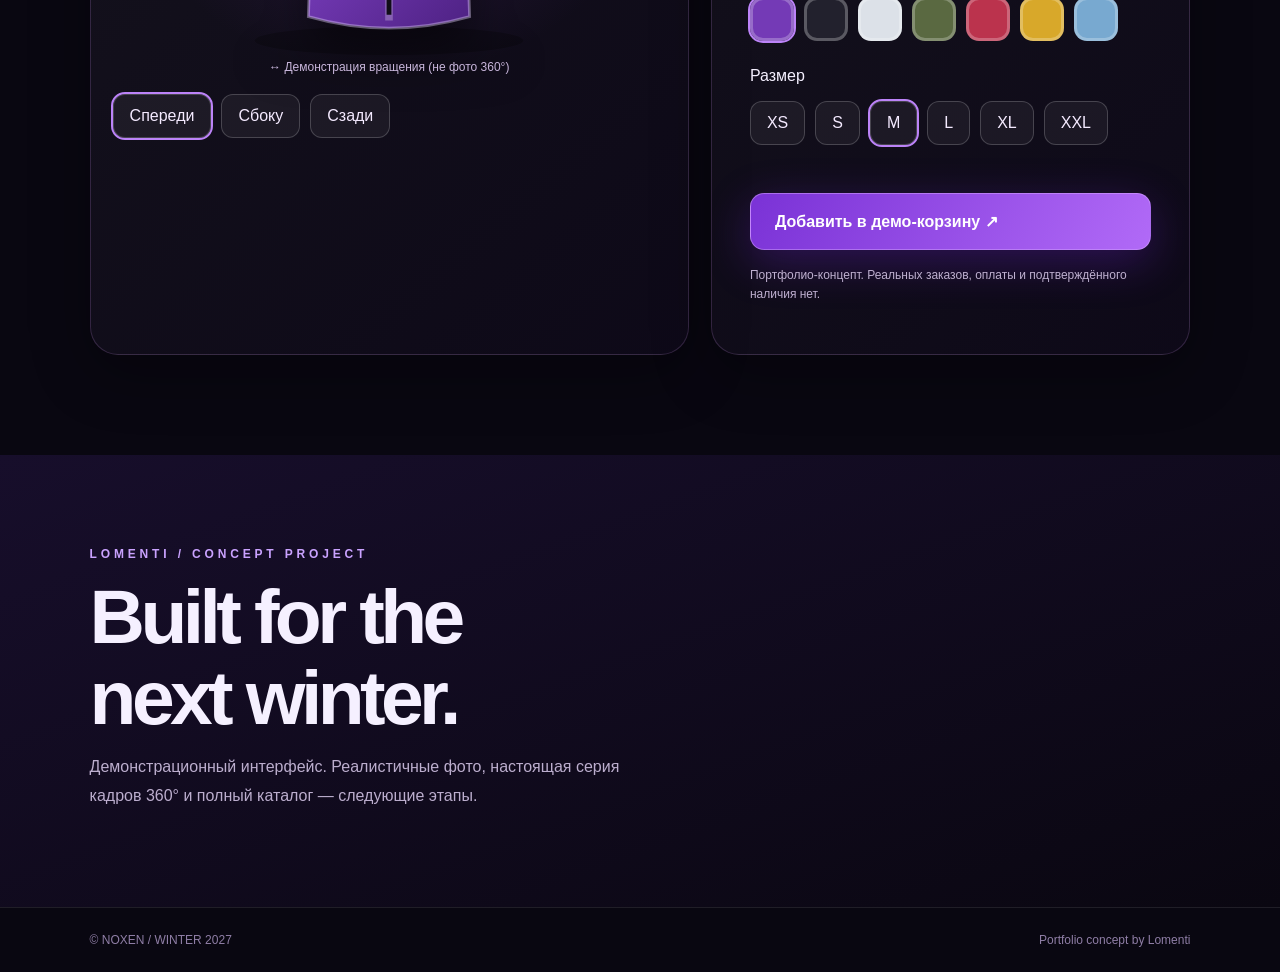
==== commit a1e84e94: "Remove decorative star from NOXEN hero" ====
--- a/index.html
+++ b/index.html
@@ -1 +1 @@
-<!doctype html><html lang="ru"><head><meta charset="utf-8"><meta name="viewport" content="width=device-width,initial-scale=1"><meta name="theme-color" content="#0b0716"><title>NOXEN — Winter 2027</title><link rel="stylesheet" href="./styles.css"></head><body><header><a class="brand" href="#">NOXEN<span>®</span></a><nav aria-label="Категории"><a href="./catalog.html">Каталог</a><a href="#product">Куртки</a><a href="#about">О проекте</a></nav><span class="cart-indicator">Корзина <output id="cartCount">0</output></span></header><main><section class="hero"><div class="hero-copy"><p class="overline">NOXEN / SEASON 01</p><h1>WINTER<br><em>2027</em></h1><p>Зима меняется. Стиль остаётся.</p><a class="primary" href="./catalog.html">Смотреть коллекцию <span aria-hidden="true">↗</span></a></div><div class="hero-art" aria-hidden="true"><div class="halo"></div><div class="ice" aria-hidden="true">✦</div><span class="vertical">COLD IS A STATE OF MIND</span></div></section><section class="intro" id="collection"><p class="overline">BEYOND THE COLD</p><h2>Один сезон.<br><span>Множество характеров.</span></h2><p>Город, горы, движение и свобода. Концептуальная коллекция зимней одежды для портфолио Lomenti.</p></section><section class="product" id="product"><div class="visual glass"><div class="image-frame"><svg id="jacket" viewBox="0 0 430 480" role="img" aria-label="Схематичная иллюстрация куртки NOXEN"><defs><linearGradient id="cloth" x1="0" x2="1" y1="0" y2="1"><stop offset="0" stop-color="#a57cdd"/><stop offset=".55" stop-color="#743ab6"/><stop offset="1" stop-color="#3e176e"/></linearGradient></defs><ellipse cx="215" cy="455" rx="140" ry="15" fill="#000" opacity=".25"/><path d="M165 65 Q215 5 265 65 L280 128 L150 128Z" fill="url(#cloth)" stroke="#d6b6ff" stroke-opacity=".45" stroke-width="4"/><path d="M150 110 L102 126 L37 304 L92 330 L137 242 L131 430 Q215 454 299 430 L293 242 L338 330 L393 304 L328 126 L280 110 L251 91 L215 129 L179 91Z" fill="url(#cloth)" stroke="#e6d4ff" stroke-opacity=".4" stroke-width="3"/><path d="M215 129 L215 434 M134 206 Q215 226 296 206 M130 282 Q215 302 300 282 M132 356 Q215 378 298 356" stroke="#fff" stroke-opacity=".25" stroke-width="8" fill="none"/><path d="M173 94 L215 151 L257 94" fill="none" stroke="#1b1026" stroke-width="10"/><path d="M215 150 L215 428" stroke="#100d18" stroke-width="5"/></svg><div class="viewer-label">↔ Демонстрация вращения (не фото 360°)</div></div><div class="angles" role="group" aria-label="Ракурсы"><button class="angle active" data-angle="0">Спереди</button><button class="angle" data-angle="-60">Сбоку</button><button class="angle" data-angle="180">Сзади</button></div></div><div class="details glass"><p class="overline">DROP 01 / DEMO PRODUCT</p><h2>ARCTIC<br>PRO</h2><p class="description">Объёмный силуэт, выразительная форма и семь оттенков для разных настроений.</p><div class="price">€249 <small>демо-цена</small></div><p>Цвет: <strong id="colorLabel">Фиолетовый</strong></p><div id="swatches" class="swatches" role="group" aria-label="Выбор цвета"></div><p>Размер</p><div id="sizes" class="sizes" role="group" aria-label="Выбор размера"></div><button class="primary buy" id="add">Добавить в демо-корзину ↗</button><p id="status" role="status" aria-live="polite"></p><p class="disclaimer">Портфолио-концепт. Реальных заказов, оплаты и подтверждённого наличия нет.</p></div></section><section id="about" class="footer-copy"><p class="overline">LOMENTI / CONCEPT PROJECT</p><h2>Built for the<br>next winter.</h2><p>Демонстрационный интерфейс. Реалистичные фото, настоящая серия кадров 360° и полный каталог — следующие этапы.</p></section></main><footer>© NOXEN / WINTER 2027 <span>Portfolio concept by Lomenti</span></footer><script src="./script.js"></script></body></html>+<!doctype html><html lang="ru"><head><meta charset="utf-8"><meta name="viewport" content="width=device-width,initial-scale=1"><meta name="theme-color" content="#0b0716"><title>NOXEN — Winter 2027</title><link rel="stylesheet" href="./styles.css"></head><body><header><a class="brand" href="#">NOXEN<span>®</span></a><nav aria-label="Категории"><a href="./catalog.html">Каталог</a><a href="#product">Куртки</a><a href="#about">О проекте</a></nav><span class="cart-indicator">Корзина <output id="cartCount">0</output></span></header><main><section class="hero"><div class="hero-copy"><p class="overline">NOXEN / SEASON 01</p><h1>WINTER<br><em>2027</em></h1><p>Зима меняется. Стиль остаётся.</p><a class="primary" href="./catalog.html">Смотреть коллекцию <span aria-hidden="true">↗</span></a></div><div class="hero-art" aria-hidden="true"><div class="halo"></div><span class="vertical">COLD IS A STATE OF MIND</span></div></section><section class="intro" id="collection"><p class="overline">BEYOND THE COLD</p><h2>Один сезон.<br><span>Множество характеров.</span></h2><p>Город, горы, движение и свобода. Концептуальная коллекция зимней одежды для портфолио Lomenti.</p></section><section class="product" id="product"><div class="visual glass"><div class="image-frame"><svg id="jacket" viewBox="0 0 430 480" role="img" aria-label="Схематичная иллюстрация куртки NOXEN"><defs><linearGradient id="cloth" x1="0" x2="1" y1="0" y2="1"><stop offset="0" stop-color="#a57cdd"/><stop offset=".55" stop-color="#743ab6"/><stop offset="1" stop-color="#3e176e"/></linearGradient></defs><ellipse cx="215" cy="455" rx="140" ry="15" fill="#000" opacity=".25"/><path d="M165 65 Q215 5 265 65 L280 128 L150 128Z" fill="url(#cloth)" stroke="#d6b6ff" stroke-opacity=".45" stroke-width="4"/><path d="M150 110 L102 126 L37 304 L92 330 L137 242 L131 430 Q215 454 299 430 L293 242 L338 330 L393 304 L328 126 L280 110 L251 91 L215 129 L179 91Z" fill="url(#cloth)" stroke="#e6d4ff" stroke-opacity=".4" stroke-width="3"/><path d="M215 129 L215 434 M134 206 Q215 226 296 206 M130 282 Q215 302 300 282 M132 356 Q215 378 298 356" stroke="#fff" stroke-opacity=".25" stroke-width="8" fill="none"/><path d="M173 94 L215 151 L257 94" fill="none" stroke="#1b1026" stroke-width="10"/><path d="M215 150 L215 428" stroke="#100d18" stroke-width="5"/></svg><div class="viewer-label">↔ Демонстрация вращения (не фото 360°)</div></div><div class="angles" role="group" aria-label="Ракурсы"><button class="angle active" data-angle="0">Спереди</button><button class="angle" data-angle="-60">Сбоку</button><button class="angle" data-angle="180">Сзади</button></div></div><div class="details glass"><p class="overline">DROP 01 / DEMO PRODUCT</p><h2>ARCTIC<br>PRO</h2><p class="description">Объёмный силуэт, выразительная форма и семь оттенков для разных настроений.</p><div class="price">€249 <small>демо-цена</small></div><p>Цвет: <strong id="colorLabel">Фиолетовый</strong></p><div id="swatches" class="swatches" role="group" aria-label="Выбор цвета"></div><p>Размер</p><div id="sizes" class="sizes" role="group" aria-label="Выбор размера"></div><button class="primary buy" id="add">Добавить в демо-корзину ↗</button><p id="status" role="status" aria-live="polite"></p><p class="disclaimer">Портфолио-концепт. Реальных заказов, оплаты и подтверждённого наличия нет.</p></div></section><section id="about" class="footer-copy"><p class="overline">LOMENTI / CONCEPT PROJECT</p><h2>Built for the<br>next winter.</h2><p>Демонстрационный интерфейс. Реалистичные фото, настоящая серия кадров 360° и полный каталог — следующие этапы.</p></section></main><footer>© NOXEN / WINTER 2027 <span>Portfolio concept by Lomenti</span></footer><script src="./script.js"></script></body></html>
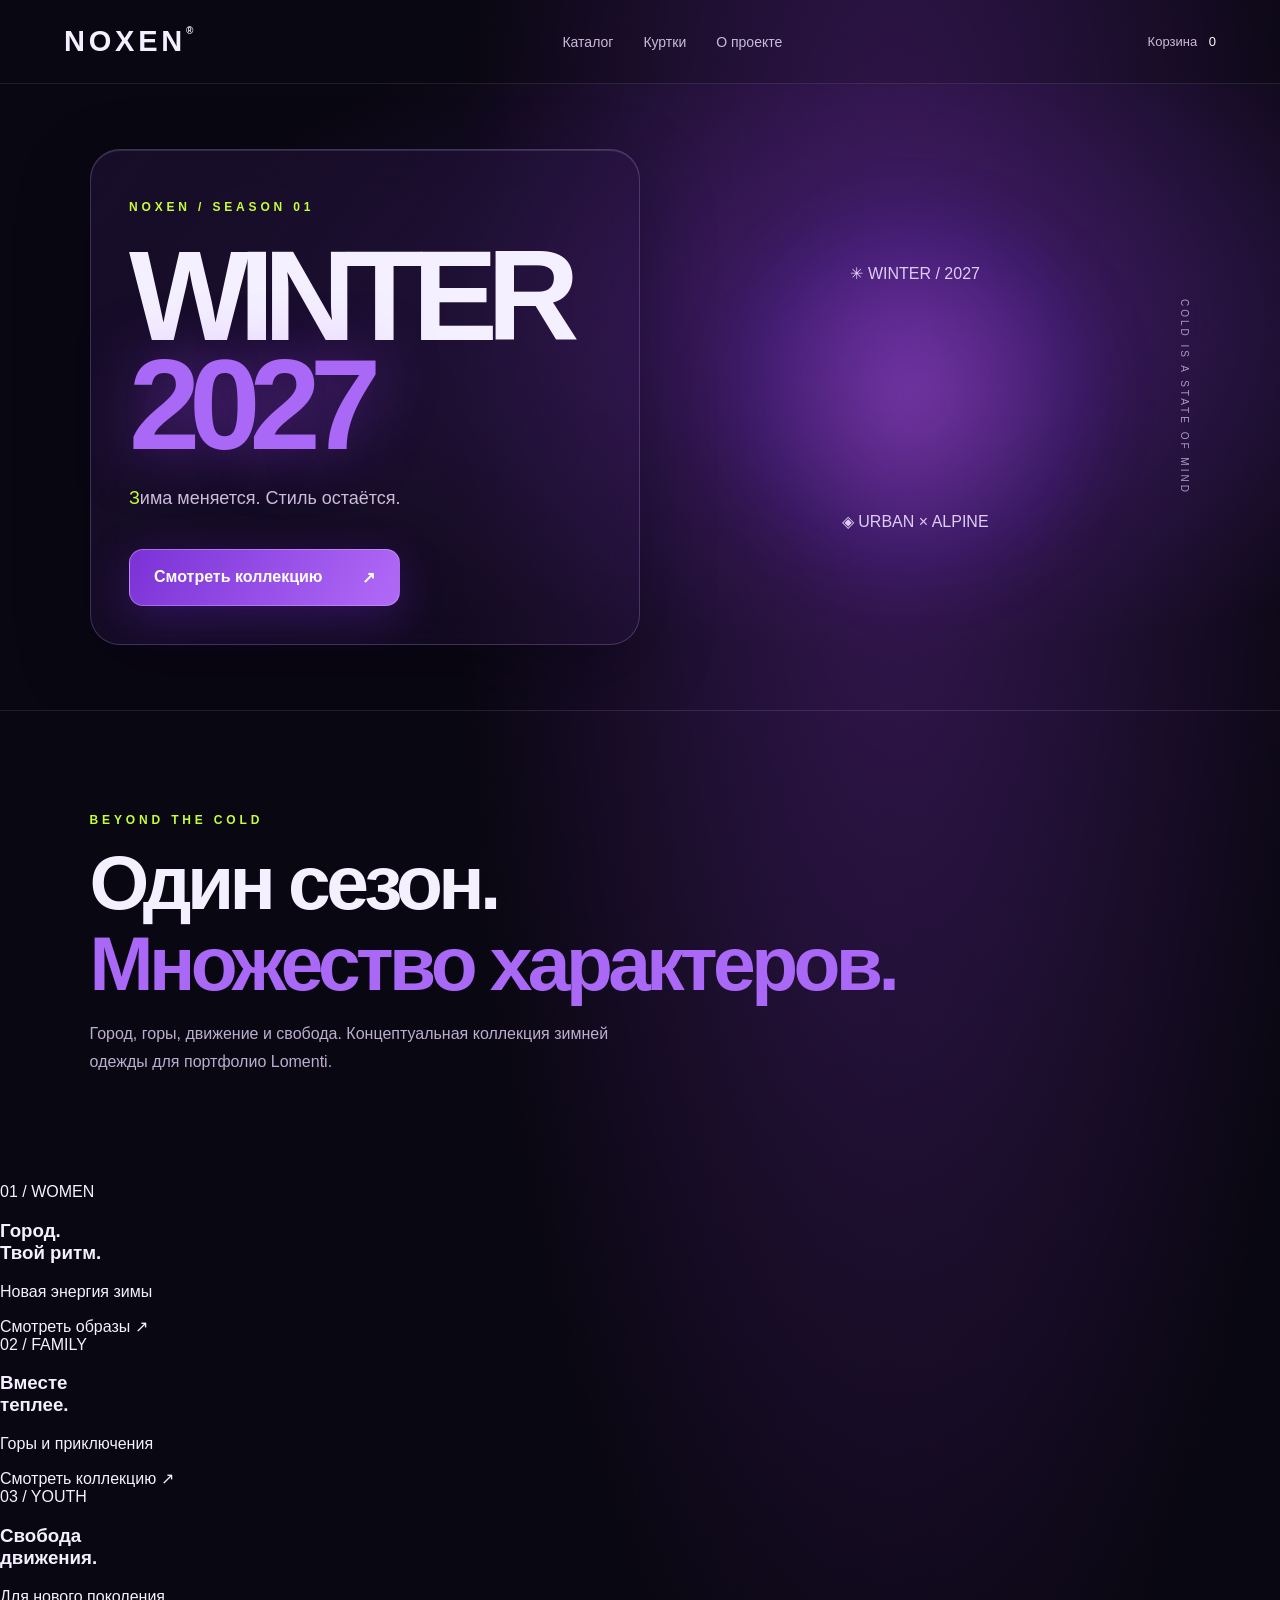
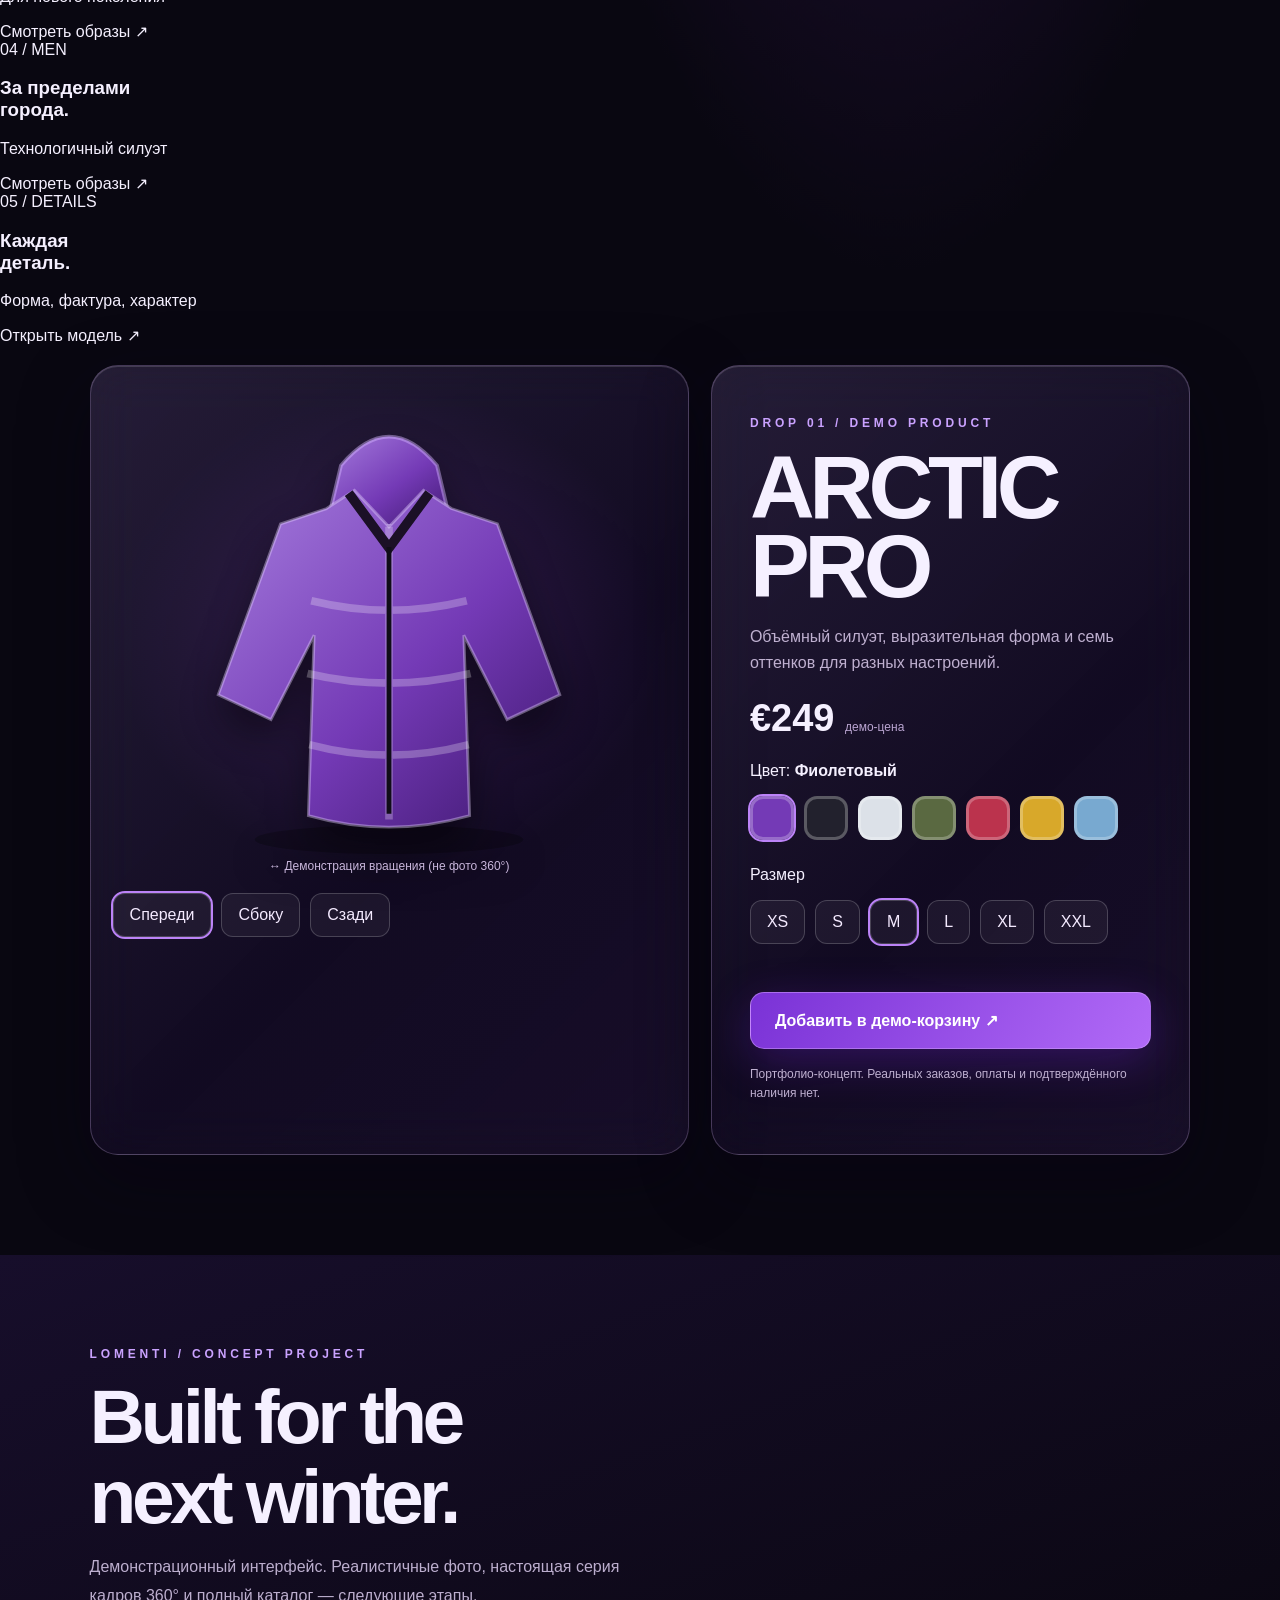
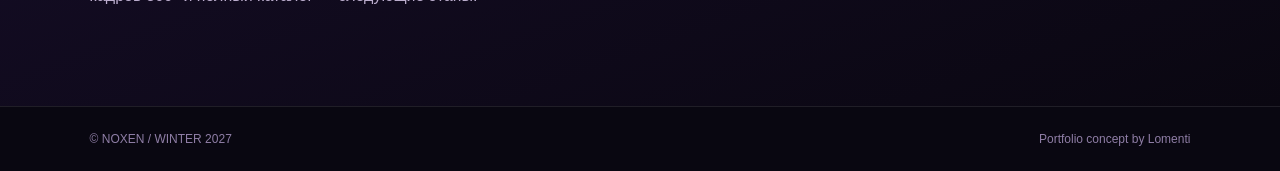
==== commit e4217627: "Add five diverse winter editorial sections and floating glass accents" ====
--- a/index.html
+++ b/index.html
@@ -1 +1 @@
-<!doctype html><html lang="ru"><head><meta charset="utf-8"><meta name="viewport" content="width=device-width,initial-scale=1"><meta name="theme-color" content="#0b0716"><title>NOXEN — Winter 2027</title><link rel="stylesheet" href="./styles.css"></head><body><header><a class="brand" href="#">NOXEN<span>®</span></a><nav aria-label="Категории"><a href="./catalog.html">Каталог</a><a href="#product">Куртки</a><a href="#about">О проекте</a></nav><span class="cart-indicator">Корзина <output id="cartCount">0</output></span></header><main><section class="hero"><div class="hero-copy"><p class="overline">NOXEN / SEASON 01</p><h1>WINTER<br><em>2027</em></h1><p>Зима меняется. Стиль остаётся.</p><a class="primary" href="./catalog.html">Смотреть коллекцию <span aria-hidden="true">↗</span></a></div><div class="hero-art" aria-hidden="true"><div class="halo"></div><span class="vertical">COLD IS A STATE OF MIND</span></div></section><section class="intro" id="collection"><p class="overline">BEYOND THE COLD</p><h2>Один сезон.<br><span>Множество характеров.</span></h2><p>Город, горы, движение и свобода. Концептуальная коллекция зимней одежды для портфолио Lomenti.</p></section><section class="product" id="product"><div class="visual glass"><div class="image-frame"><svg id="jacket" viewBox="0 0 430 480" role="img" aria-label="Схематичная иллюстрация куртки NOXEN"><defs><linearGradient id="cloth" x1="0" x2="1" y1="0" y2="1"><stop offset="0" stop-color="#a57cdd"/><stop offset=".55" stop-color="#743ab6"/><stop offset="1" stop-color="#3e176e"/></linearGradient></defs><ellipse cx="215" cy="455" rx="140" ry="15" fill="#000" opacity=".25"/><path d="M165 65 Q215 5 265 65 L280 128 L150 128Z" fill="url(#cloth)" stroke="#d6b6ff" stroke-opacity=".45" stroke-width="4"/><path d="M150 110 L102 126 L37 304 L92 330 L137 242 L131 430 Q215 454 299 430 L293 242 L338 330 L393 304 L328 126 L280 110 L251 91 L215 129 L179 91Z" fill="url(#cloth)" stroke="#e6d4ff" stroke-opacity=".4" stroke-width="3"/><path d="M215 129 L215 434 M134 206 Q215 226 296 206 M130 282 Q215 302 300 282 M132 356 Q215 378 298 356" stroke="#fff" stroke-opacity=".25" stroke-width="8" fill="none"/><path d="M173 94 L215 151 L257 94" fill="none" stroke="#1b1026" stroke-width="10"/><path d="M215 150 L215 428" stroke="#100d18" stroke-width="5"/></svg><div class="viewer-label">↔ Демонстрация вращения (не фото 360°)</div></div><div class="angles" role="group" aria-label="Ракурсы"><button class="angle active" data-angle="0">Спереди</button><button class="angle" data-angle="-60">Сбоку</button><button class="angle" data-angle="180">Сзади</button></div></div><div class="details glass"><p class="overline">DROP 01 / DEMO PRODUCT</p><h2>ARCTIC<br>PRO</h2><p class="description">Объёмный силуэт, выразительная форма и семь оттенков для разных настроений.</p><div class="price">€249 <small>демо-цена</small></div><p>Цвет: <strong id="colorLabel">Фиолетовый</strong></p><div id="swatches" class="swatches" role="group" aria-label="Выбор цвета"></div><p>Размер</p><div id="sizes" class="sizes" role="group" aria-label="Выбор размера"></div><button class="primary buy" id="add">Добавить в демо-корзину ↗</button><p id="status" role="status" aria-live="polite"></p><p class="disclaimer">Портфолио-концепт. Реальных заказов, оплаты и подтверждённого наличия нет.</p></div></section><section id="about" class="footer-copy"><p class="overline">LOMENTI / CONCEPT PROJECT</p><h2>Built for the<br>next winter.</h2><p>Демонстрационный интерфейс. Реалистичные фото, настоящая серия кадров 360° и полный каталог — следующие этапы.</p></section></main><footer>© NOXEN / WINTER 2027 <span>Portfolio concept by Lomenti</span></footer><script src="./script.js"></script></body></html>+<!doctype html><html lang="ru"><head><meta charset="utf-8"><meta name="viewport" content="width=device-width,initial-scale=1"><meta name="theme-color" content="#0b0716"><title>NOXEN — Winter 2027</title><link rel="stylesheet" href="./styles.css"></head><body><header><a class="brand" href="#">NOXEN<span>®</span></a><nav aria-label="Категории"><a href="./catalog.html">Каталог</a><a href="#product">Куртки</a><a href="#about">О проекте</a></nav><span class="cart-indicator">Корзина <output id="cartCount">0</output></span></header><main><section class="hero"><div class="hero-copy"><p class="overline">NOXEN / SEASON 01</p><h1>WINTER<br><em>2027</em></h1><p>Зима меняется. Стиль остаётся.</p><a class="primary" href="./catalog.html">Смотреть коллекцию <span aria-hidden="true">↗</span></a></div><div class="hero-art" aria-hidden="true"><div class="halo"></div><div class="floating-tile tile-one">✳ <span>WINTER / 2027</span></div><div class="floating-tile tile-two">◈ <span>URBAN × ALPINE</span></div><span class="vertical">COLD IS A STATE OF MIND</span></div></section><section class="intro" id="collection"><p class="overline">BEYOND THE COLD</p><h2>Один сезон.<br><span>Множество характеров.</span></h2><p>Город, горы, движение и свобода. Концептуальная коллекция зимней одежды для портфолио Lomenti.</p></section><section class="editorial" aria-label="Направления коллекции"><article class="editorial-card"><span class="editorial-number">01 / WOMEN</span><h3>Город.<br>Твой ритм.</h3><p>Новая энергия зимы</p><a href="./catalog.html">Смотреть образы ↗</a></article><article class="editorial-card"><span class="editorial-number">02 / FAMILY</span><h3>Вместе<br>теплее.</h3><p>Горы и приключения</p><a href="./catalog.html">Смотреть коллекцию ↗</a></article><article class="editorial-card"><span class="editorial-number">03 / YOUTH</span><h3>Свобода<br>движения.</h3><p>Для нового поколения</p><a href="./catalog.html">Смотреть образы ↗</a></article><article class="editorial-card"><span class="editorial-number">04 / MEN</span><h3>За пределами<br>города.</h3><p>Технологичный силуэт</p><a href="./catalog.html">Смотреть образы ↗</a></article><article class="editorial-card"><span class="editorial-number">05 / DETAILS</span><h3>Каждая<br>деталь.</h3><p>Форма, фактура, характер</p><a href="#product">Открыть модель ↗</a></article></section><section class="product" id="product"><div class="visual glass"><div class="image-frame"><svg id="jacket" viewBox="0 0 430 480" role="img" aria-label="Схематичная иллюстрация куртки NOXEN"><defs><linearGradient id="cloth" x1="0" x2="1" y1="0" y2="1"><stop offset="0" stop-color="#a57cdd"/><stop offset=".55" stop-color="#743ab6"/><stop offset="1" stop-color="#3e176e"/></linearGradient></defs><ellipse cx="215" cy="455" rx="140" ry="15" fill="#000" opacity=".25"/><path d="M165 65 Q215 5 265 65 L280 128 L150 128Z" fill="url(#cloth)" stroke="#d6b6ff" stroke-opacity=".45" stroke-width="4"/><path d="M150 110 L102 126 L37 304 L92 330 L137 242 L131 430 Q215 454 299 430 L293 242 L338 330 L393 304 L328 126 L280 110 L251 91 L215 129 L179 91Z" fill="url(#cloth)" stroke="#e6d4ff" stroke-opacity=".4" stroke-width="3"/><path d="M215 129 L215 434 M134 206 Q215 226 296 206 M130 282 Q215 302 300 282 M132 356 Q215 378 298 356" stroke="#fff" stroke-opacity=".25" stroke-width="8" fill="none"/><path d="M173 94 L215 151 L257 94" fill="none" stroke="#1b1026" stroke-width="10"/><path d="M215 150 L215 428" stroke="#100d18" stroke-width="5"/></svg><div class="viewer-label">↔ Демонстрация вращения (не фото 360°)</div></div><div class="angles" role="group" aria-label="Ракурсы"><button class="angle active" data-angle="0">Спереди</button><button class="angle" data-angle="-60">Сбоку</button><button class="angle" data-angle="180">Сзади</button></div></div><div class="details glass"><p class="overline">DROP 01 / DEMO PRODUCT</p><h2>ARCTIC<br>PRO</h2><p class="description">Объёмный силуэт, выразительная форма и семь оттенков для разных настроений.</p><div class="price">€249 <small>демо-цена</small></div><p>Цвет: <strong id="colorLabel">Фиолетовый</strong></p><div id="swatches" class="swatches" role="group" aria-label="Выбор цвета"></div><p>Размер</p><div id="sizes" class="sizes" role="group" aria-label="Выбор размера"></div><button class="primary buy" id="add">Добавить в демо-корзину ↗</button><p id="status" role="status" aria-live="polite"></p><p class="disclaimer">Портфолио-концепт. Реальных заказов, оплаты и подтверждённого наличия нет.</p></div></section><section id="about" class="footer-copy"><p class="overline">LOMENTI / CONCEPT PROJECT</p><h2>Built for the<br>next winter.</h2><p>Демонстрационный интерфейс. Реалистичные фото, настоящая серия кадров 360° и полный каталог — следующие этапы.</p></section></main><footer>© NOXEN / WINTER 2027 <span>Portfolio concept by Lomenti</span></footer><script src="./script.js"></script></body></html>
--- a/styles.css
+++ b/styles.css
@@ -6,3 +6,10 @@
 .hero-copy>p:not(.overline)::first-letter{color:var(--noxen-lime)}
 .primary:focus-visible,button:focus-visible,a:focus-visible{outline:2px solid var(--noxen-lime);outline-offset:4px}
 .intro h2 span{color:var(--noxen-violet)}
+
+/* Frosted-glass surfaces inspired by NOXEN visual references */
+.glass{background:linear-gradient(135deg,rgba(185,151,238,.16),rgba(35,20,59,.35) 58%,rgba(130,71,189,.12));border:1px solid rgba(224,198,255,.24);box-shadow:inset 0 1px 0 rgba(255,255,255,.14),0 24px 70px rgba(8,3,22,.38);-webkit-backdrop-filter:blur(24px) saturate(145%);backdrop-filter:blur(24px) saturate(145%)}
+.hero-copy{position:relative;padding:clamp(22px,3vw,48px);border-radius:30px;background:linear-gradient(125deg,rgba(37,20,65,.52),rgba(65,30,101,.16));border:1px solid rgba(215,181,255,.22);box-shadow:inset 0 1px rgba(255,255,255,.12),0 24px 75px #08031555;-webkit-backdrop-filter:blur(20px);backdrop-filter:blur(20px)}
+.hero{isolation:isolate;background:radial-gradient(ellipse at 70% 38%,rgba(110,47,179,.35),transparent 60%)}
+@media(max-width:700px){.hero-copy{padding:24px;border-radius:22px}.glass{-webkit-backdrop-filter:blur(16px);backdrop-filter:blur(16px)}}
+@media(prefers-reduced-transparency:reduce){.glass,.hero-copy{background:#21152e}}
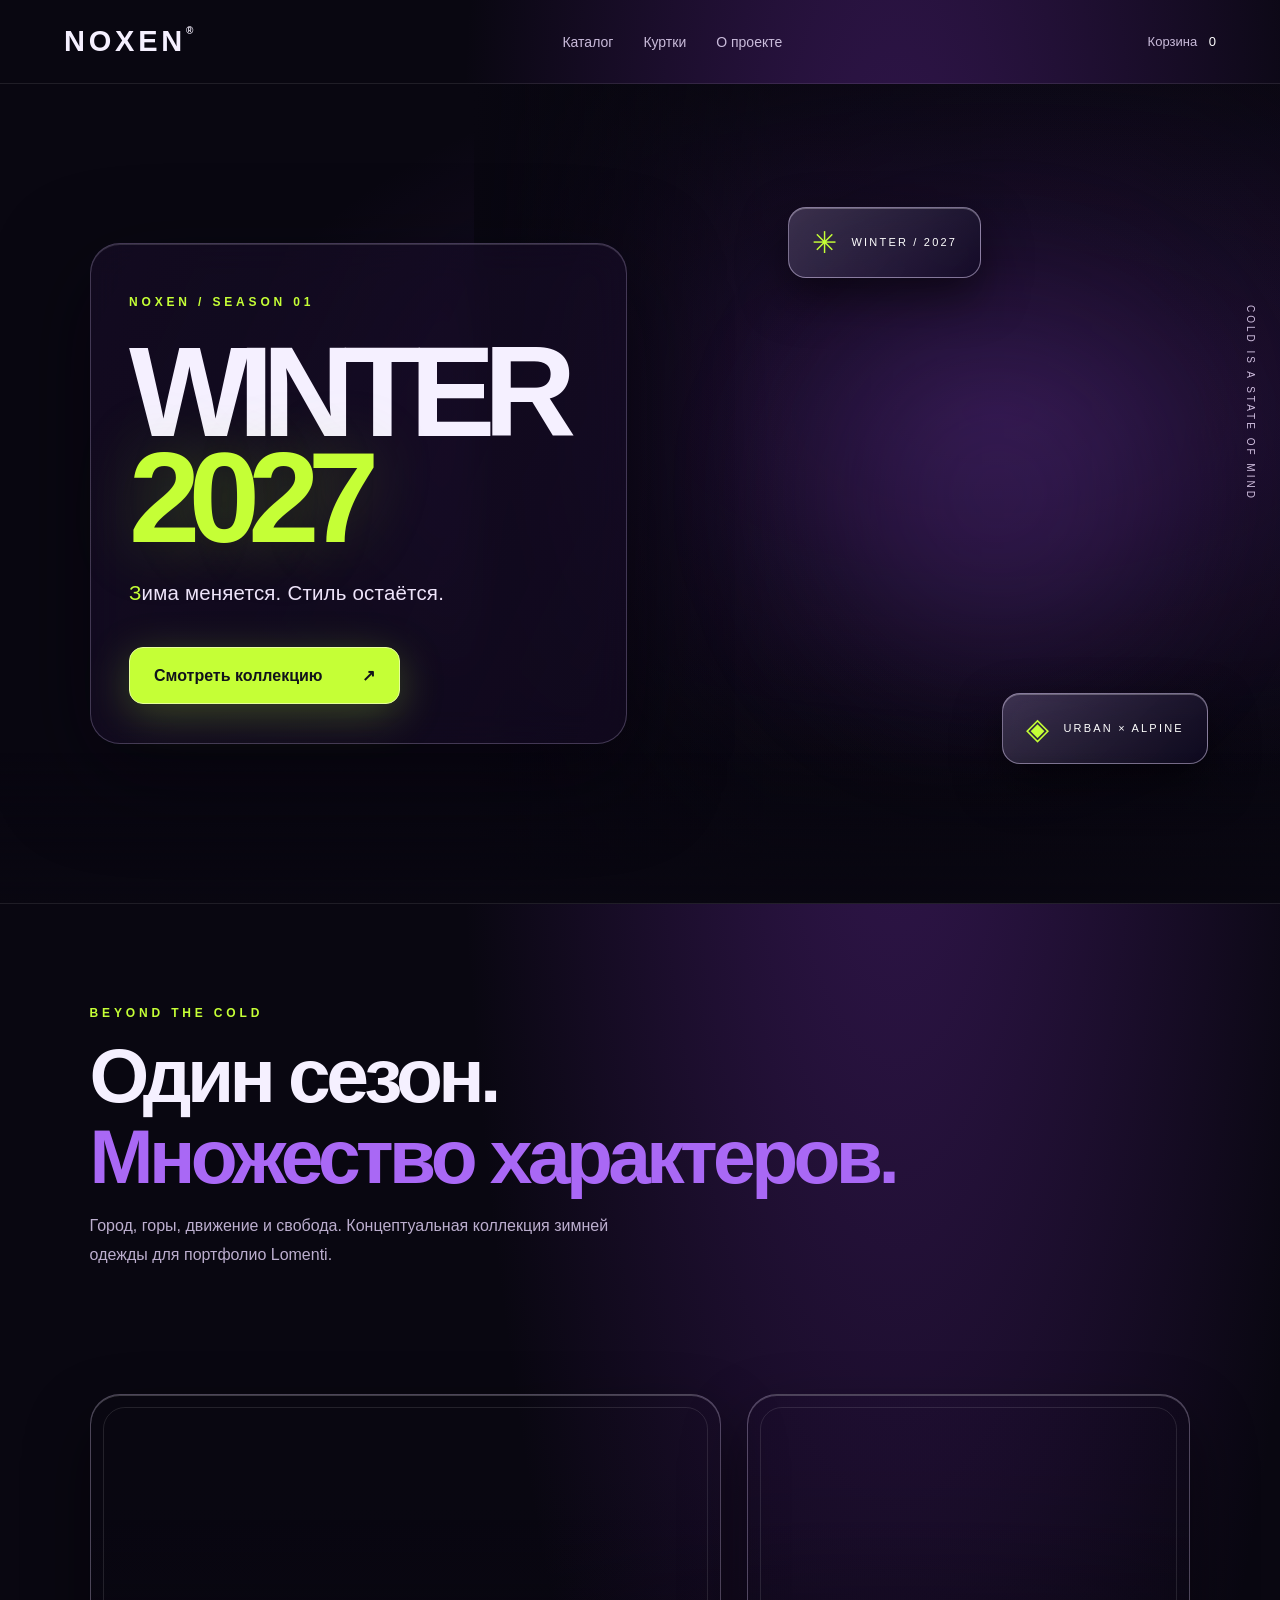
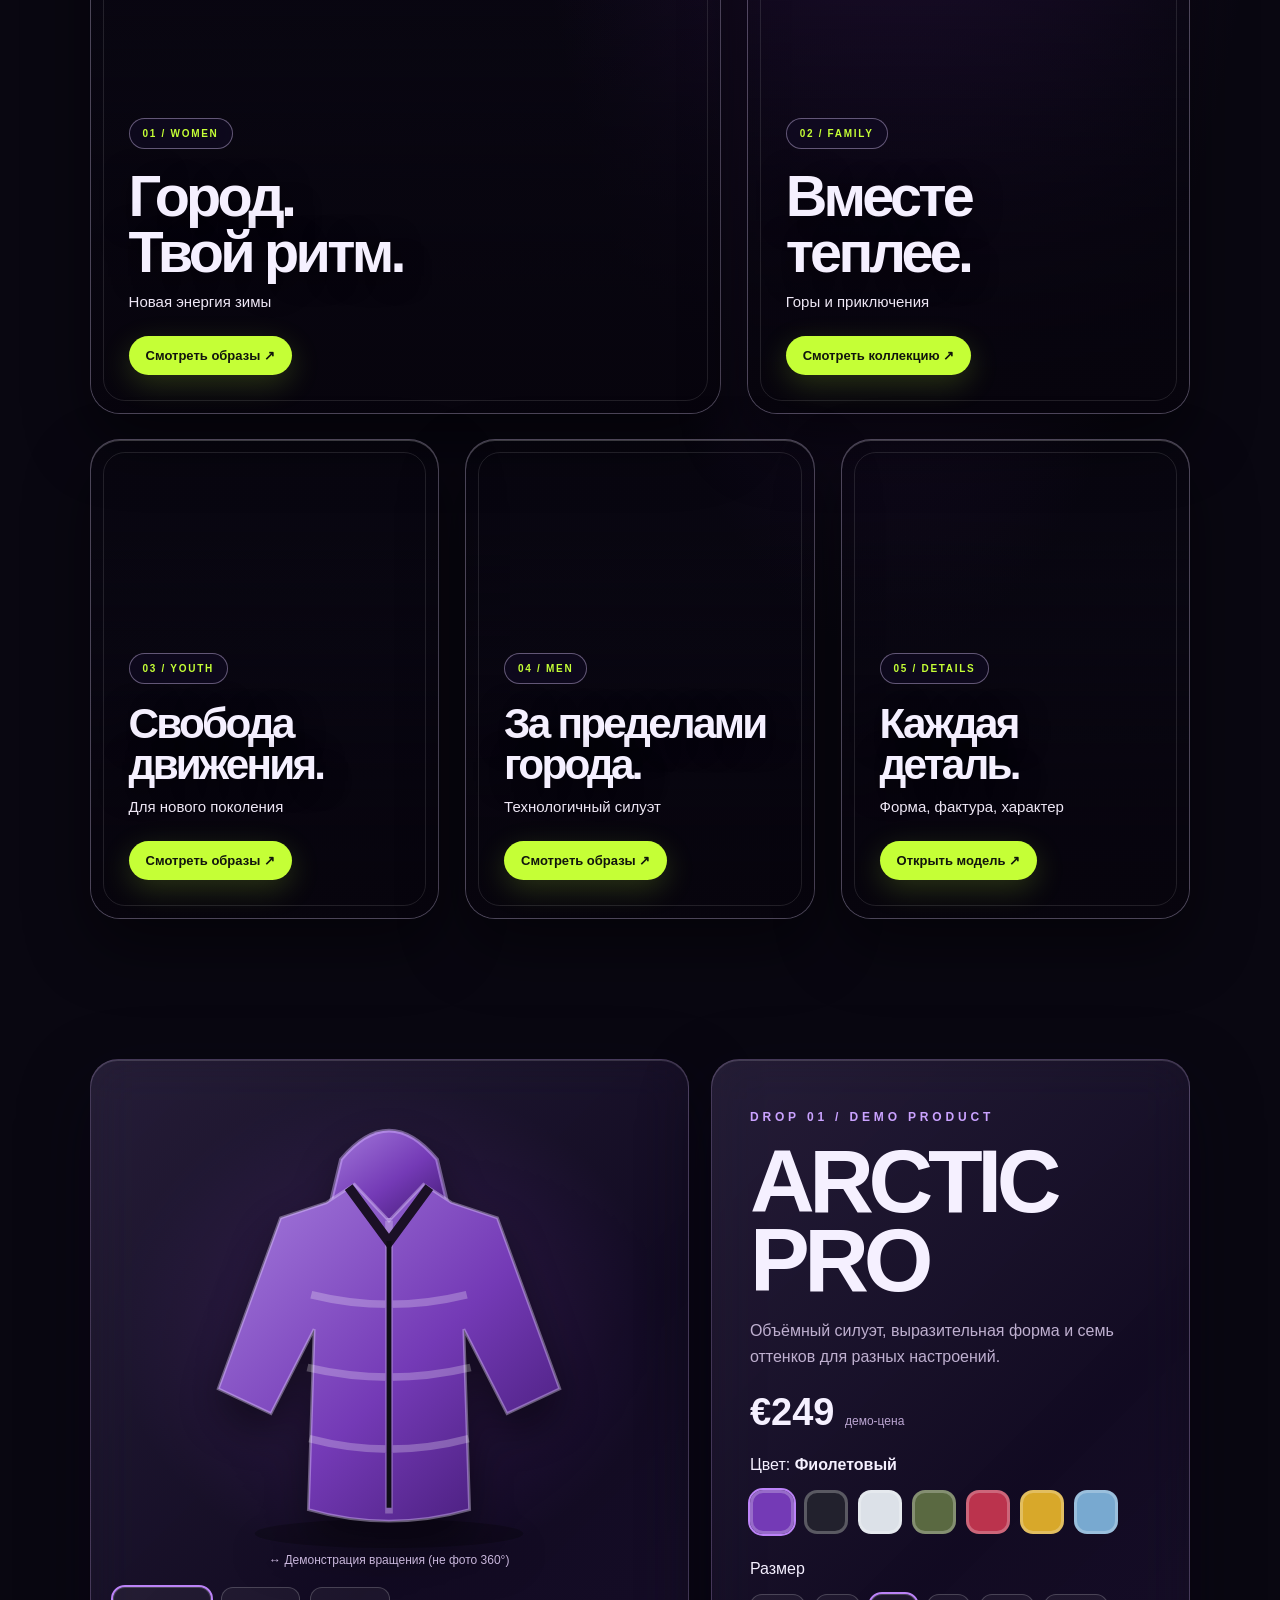
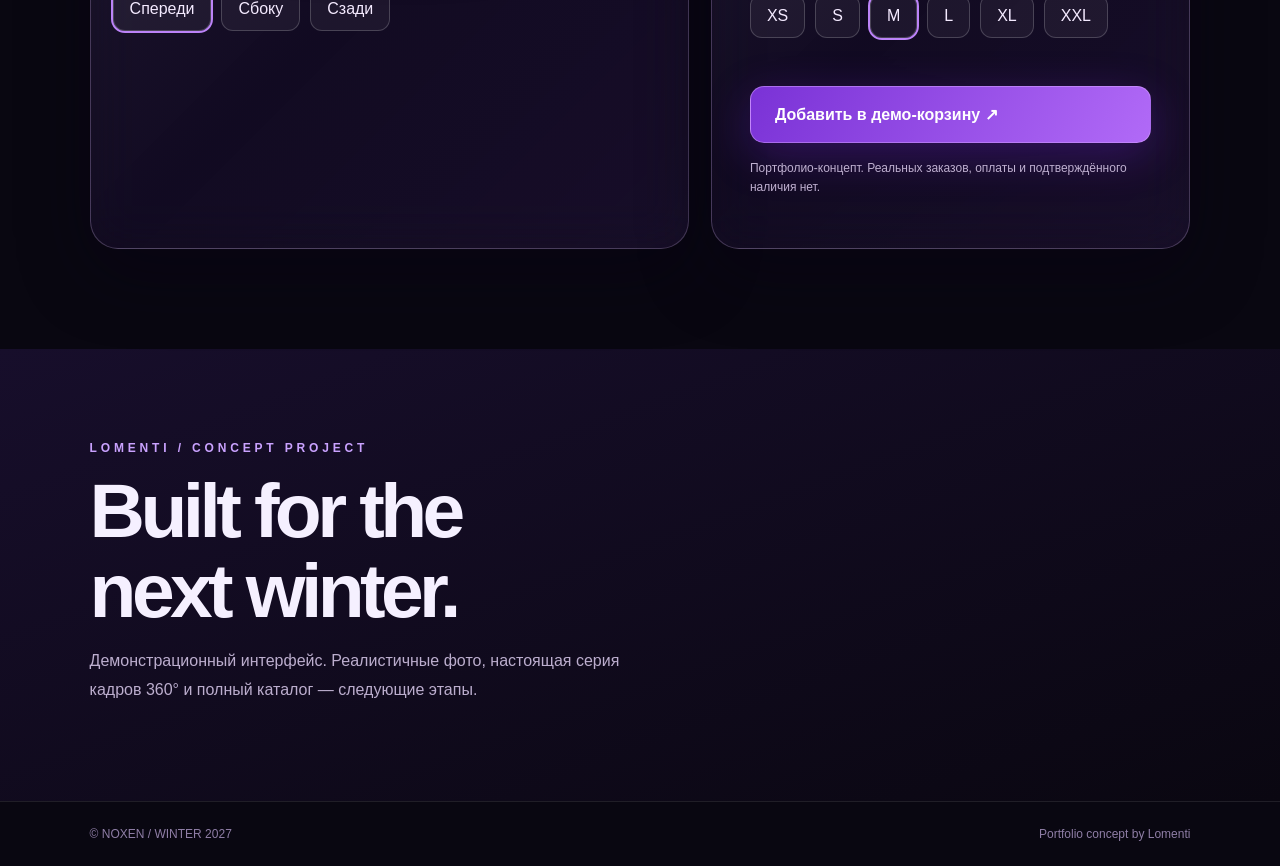
==== commit a51a4bd4: "Bust CSS cache for updated NOXEN photography" ====
--- a/index.html
+++ b/index.html
@@ -1 +1 @@
-<!doctype html><html lang="ru"><head><meta charset="utf-8"><meta name="viewport" content="width=device-width,initial-scale=1"><meta name="theme-color" content="#0b0716"><title>NOXEN — Winter 2027</title><link rel="stylesheet" href="./styles.css"></head><body><header><a class="brand" href="#">NOXEN<span>®</span></a><nav aria-label="Категории"><a href="./catalog.html">Каталог</a><a href="#product">Куртки</a><a href="#about">О проекте</a></nav><span class="cart-indicator">Корзина <output id="cartCount">0</output></span></header><main><section class="hero"><div class="hero-copy"><p class="overline">NOXEN / SEASON 01</p><h1>WINTER<br><em>2027</em></h1><p>Зима меняется. Стиль остаётся.</p><a class="primary" href="./catalog.html">Смотреть коллекцию <span aria-hidden="true">↗</span></a></div><div class="hero-art" aria-hidden="true"><div class="halo"></div><div class="floating-tile tile-one">✳ <span>WINTER / 2027</span></div><div class="floating-tile tile-two">◈ <span>URBAN × ALPINE</span></div><span class="vertical">COLD IS A STATE OF MIND</span></div></section><section class="intro" id="collection"><p class="overline">BEYOND THE COLD</p><h2>Один сезон.<br><span>Множество характеров.</span></h2><p>Город, горы, движение и свобода. Концептуальная коллекция зимней одежды для портфолио Lomenti.</p></section><section class="editorial" aria-label="Направления коллекции"><article class="editorial-card"><span class="editorial-number">01 / WOMEN</span><h3>Город.<br>Твой ритм.</h3><p>Новая энергия зимы</p><a href="./catalog.html">Смотреть образы ↗</a></article><article class="editorial-card"><span class="editorial-number">02 / FAMILY</span><h3>Вместе<br>теплее.</h3><p>Горы и приключения</p><a href="./catalog.html">Смотреть коллекцию ↗</a></article><article class="editorial-card"><span class="editorial-number">03 / YOUTH</span><h3>Свобода<br>движения.</h3><p>Для нового поколения</p><a href="./catalog.html">Смотреть образы ↗</a></article><article class="editorial-card"><span class="editorial-number">04 / MEN</span><h3>За пределами<br>города.</h3><p>Технологичный силуэт</p><a href="./catalog.html">Смотреть образы ↗</a></article><article class="editorial-card"><span class="editorial-number">05 / DETAILS</span><h3>Каждая<br>деталь.</h3><p>Форма, фактура, характер</p><a href="#product">Открыть модель ↗</a></article></section><section class="product" id="product"><div class="visual glass"><div class="image-frame"><svg id="jacket" viewBox="0 0 430 480" role="img" aria-label="Схематичная иллюстрация куртки NOXEN"><defs><linearGradient id="cloth" x1="0" x2="1" y1="0" y2="1"><stop offset="0" stop-color="#a57cdd"/><stop offset=".55" stop-color="#743ab6"/><stop offset="1" stop-color="#3e176e"/></linearGradient></defs><ellipse cx="215" cy="455" rx="140" ry="15" fill="#000" opacity=".25"/><path d="M165 65 Q215 5 265 65 L280 128 L150 128Z" fill="url(#cloth)" stroke="#d6b6ff" stroke-opacity=".45" stroke-width="4"/><path d="M150 110 L102 126 L37 304 L92 330 L137 242 L131 430 Q215 454 299 430 L293 242 L338 330 L393 304 L328 126 L280 110 L251 91 L215 129 L179 91Z" fill="url(#cloth)" stroke="#e6d4ff" stroke-opacity=".4" stroke-width="3"/><path d="M215 129 L215 434 M134 206 Q215 226 296 206 M130 282 Q215 302 300 282 M132 356 Q215 378 298 356" stroke="#fff" stroke-opacity=".25" stroke-width="8" fill="none"/><path d="M173 94 L215 151 L257 94" fill="none" stroke="#1b1026" stroke-width="10"/><path d="M215 150 L215 428" stroke="#100d18" stroke-width="5"/></svg><div class="viewer-label">↔ Демонстрация вращения (не фото 360°)</div></div><div class="angles" role="group" aria-label="Ракурсы"><button class="angle active" data-angle="0">Спереди</button><button class="angle" data-angle="-60">Сбоку</button><button class="angle" data-angle="180">Сзади</button></div></div><div class="details glass"><p class="overline">DROP 01 / DEMO PRODUCT</p><h2>ARCTIC<br>PRO</h2><p class="description">Объёмный силуэт, выразительная форма и семь оттенков для разных настроений.</p><div class="price">€249 <small>демо-цена</small></div><p>Цвет: <strong id="colorLabel">Фиолетовый</strong></p><div id="swatches" class="swatches" role="group" aria-label="Выбор цвета"></div><p>Размер</p><div id="sizes" class="sizes" role="group" aria-label="Выбор размера"></div><button class="primary buy" id="add">Добавить в демо-корзину ↗</button><p id="status" role="status" aria-live="polite"></p><p class="disclaimer">Портфолио-концепт. Реальных заказов, оплаты и подтверждённого наличия нет.</p></div></section><section id="about" class="footer-copy"><p class="overline">LOMENTI / CONCEPT PROJECT</p><h2>Built for the<br>next winter.</h2><p>Демонстрационный интерфейс. Реалистичные фото, настоящая серия кадров 360° и полный каталог — следующие этапы.</p></section></main><footer>© NOXEN / WINTER 2027 <span>Portfolio concept by Lomenti</span></footer><script src="./script.js"></script></body></html>+<!doctype html><html lang="ru"><head><meta charset="utf-8"><meta name="viewport" content="width=device-width,initial-scale=1"><meta name="theme-color" content="#0b0716"><title>NOXEN — Winter 2027</title><link rel="stylesheet" href="./styles.css?v=4"></head><body><header><a class="brand" href="#">NOXEN<span>®</span></a><nav aria-label="Категории"><a href="./catalog.html">Каталог</a><a href="#product">Куртки</a><a href="#about">О проекте</a></nav><span class="cart-indicator">Корзина <output id="cartCount">0</output></span></header><main><section class="hero"><div class="hero-copy"><p class="overline">NOXEN / SEASON 01</p><h1>WINTER<br><em>2027</em></h1><p>Зима меняется. Стиль остаётся.</p><a class="primary" href="./catalog.html">Смотреть коллекцию <span aria-hidden="true">↗</span></a></div><div class="hero-art" aria-hidden="true"><div class="halo"></div><div class="floating-tile tile-one">✳ <span>WINTER / 2027</span></div><div class="floating-tile tile-two">◈ <span>URBAN × ALPINE</span></div><span class="vertical">COLD IS A STATE OF MIND</span></div></section><section class="intro" id="collection"><p class="overline">BEYOND THE COLD</p><h2>Один сезон.<br><span>Множество характеров.</span></h2><p>Город, горы, движение и свобода. Концептуальная коллекция зимней одежды для портфолио Lomenti.</p></section><section class="editorial" aria-label="Направления коллекции"><article class="editorial-card"><span class="editorial-number">01 / WOMEN</span><h3>Город.<br>Твой ритм.</h3><p>Новая энергия зимы</p><a href="./catalog.html">Смотреть образы ↗</a></article><article class="editorial-card"><span class="editorial-number">02 / FAMILY</span><h3>Вместе<br>теплее.</h3><p>Горы и приключения</p><a href="./catalog.html">Смотреть коллекцию ↗</a></article><article class="editorial-card"><span class="editorial-number">03 / YOUTH</span><h3>Свобода<br>движения.</h3><p>Для нового поколения</p><a href="./catalog.html">Смотреть образы ↗</a></article><article class="editorial-card"><span class="editorial-number">04 / MEN</span><h3>За пределами<br>города.</h3><p>Технологичный силуэт</p><a href="./catalog.html">Смотреть образы ↗</a></article><article class="editorial-card"><span class="editorial-number">05 / DETAILS</span><h3>Каждая<br>деталь.</h3><p>Форма, фактура, характер</p><a href="#product">Открыть модель ↗</a></article></section><section class="product" id="product"><div class="visual glass"><div class="image-frame"><svg id="jacket" viewBox="0 0 430 480" role="img" aria-label="Схематичная иллюстрация куртки NOXEN"><defs><linearGradient id="cloth" x1="0" x2="1" y1="0" y2="1"><stop offset="0" stop-color="#a57cdd"/><stop offset=".55" stop-color="#743ab6"/><stop offset="1" stop-color="#3e176e"/></linearGradient></defs><ellipse cx="215" cy="455" rx="140" ry="15" fill="#000" opacity=".25"/><path d="M165 65 Q215 5 265 65 L280 128 L150 128Z" fill="url(#cloth)" stroke="#d6b6ff" stroke-opacity=".45" stroke-width="4"/><path d="M150 110 L102 126 L37 304 L92 330 L137 242 L131 430 Q215 454 299 430 L293 242 L338 330 L393 304 L328 126 L280 110 L251 91 L215 129 L179 91Z" fill="url(#cloth)" stroke="#e6d4ff" stroke-opacity=".4" stroke-width="3"/><path d="M215 129 L215 434 M134 206 Q215 226 296 206 M130 282 Q215 302 300 282 M132 356 Q215 378 298 356" stroke="#fff" stroke-opacity=".25" stroke-width="8" fill="none"/><path d="M173 94 L215 151 L257 94" fill="none" stroke="#1b1026" stroke-width="10"/><path d="M215 150 L215 428" stroke="#100d18" stroke-width="5"/></svg><div class="viewer-label">↔ Демонстрация вращения (не фото 360°)</div></div><div class="angles" role="group" aria-label="Ракурсы"><button class="angle active" data-angle="0">Спереди</button><button class="angle" data-angle="-60">Сбоку</button><button class="angle" data-angle="180">Сзади</button></div></div><div class="details glass"><p class="overline">DROP 01 / DEMO PRODUCT</p><h2>ARCTIC<br>PRO</h2><p class="description">Объёмный силуэт, выразительная форма и семь оттенков для разных настроений.</p><div class="price">€249 <small>демо-цена</small></div><p>Цвет: <strong id="colorLabel">Фиолетовый</strong></p><div id="swatches" class="swatches" role="group" aria-label="Выбор цвета"></div><p>Размер</p><div id="sizes" class="sizes" role="group" aria-label="Выбор размера"></div><button class="primary buy" id="add">Добавить в демо-корзину ↗</button><p id="status" role="status" aria-live="polite"></p><p class="disclaimer">Портфолио-концепт. Реальных заказов, оплаты и подтверждённого наличия нет.</p></div></section><section id="about" class="footer-copy"><p class="overline">LOMENTI / CONCEPT PROJECT</p><h2>Built for the<br>next winter.</h2><p>Демонстрационный интерфейс. Реалистичные фото, настоящая серия кадров 360° и полный каталог — следующие этапы.</p></section></main><footer>© NOXEN / WINTER 2027 <span>Portfolio concept by Lomenti</span></footer><script src="./script.js"></script></body></html>
--- a/styles.css
+++ b/styles.css
@@ -13,3 +13,68 @@
 .hero{isolation:isolate;background:radial-gradient(ellipse at 70% 38%,rgba(110,47,179,.35),transparent 60%)}
 @media(max-width:700px){.hero-copy{padding:24px;border-radius:22px}.glass{-webkit-backdrop-filter:blur(16px);backdrop-filter:blur(16px)}}
 @media(prefers-reduced-transparency:reduce){.glass,.hero-copy{background:#21152e}}
+
+/* Winter editorial grid and animated glass UI */
+.hero-art{min-height:420px}.floating-tile{position:absolute;z-index:2;display:flex;gap:14px;align-items:center;padding:17px 23px;border-radius:18px;background:linear-gradient(135deg,#a88ad02b,#130b22a8);border:1px solid #e0c7ff55;box-shadow:inset 0 1px #ffffff33,0 18px 55px #0008;backdrop-filter:blur(18px);-webkit-backdrop-filter:blur(18px);font-size:30px;color:#c5ff36;animation:floatGlass 6s ease-in-out infinite}.floating-tile span{font-size:11px;letter-spacing:.2em;color:#fff}.tile-one{top:20%;left:4%}.tile-two{bottom:17%;right:8%;animation-delay:-3s}.editorial{padding:25px 7% 95px;display:grid;grid-template-columns:repeat(6,minmax(0,1fr));gap:18px}.editorial-card{grid-column:span 2;min-height:340px;position:relative;isolation:isolate;overflow:hidden;display:flex;flex-direction:column;justify-content:flex-end;padding:28px;border-radius:26px;border:1px solid #d9b7ff45;background:radial-gradient(circle at 80% 15%,#8d4bd45c,transparent 55%),linear-gradient(140deg,#2b1748,#100c1c);box-shadow:inset 0 1px #ffffff26,0 18px 50px #0007;transition:transform .45s ease,box-shadow .45s ease}.editorial-card:nth-child(2){background:radial-gradient(circle at 25% 20%,#c5ff3630,transparent 50%),linear-gradient(145deg,#332050,#0b101b)}.editorial-card:nth-child(3){background:radial-gradient(circle at 80% 15%,#ad67ff80,transparent 55%),linear-gradient(140deg,#351951,#100c1c)}.editorial-card:nth-child(4){background:radial-gradient(circle at 25% 15%,#8e5fe75c,transparent 55%),linear-gradient(145deg,#151321,#23163a)}.editorial-card:nth-child(4),.editorial-card:nth-child(5){grid-column:span 3}.editorial-card:before{content:"";position:absolute;inset:0;background:linear-gradient(180deg,transparent 15%,#07040dca 100%);z-index:-1}.editorial-card:hover{transform:translateY(-8px);box-shadow:0 24px 75px #743ab655}.editorial-number{color:#c5ff36;font-size:11px;letter-spacing:.22em;font-weight:800}.editorial-card h3{font-size:clamp(30px,3.5vw,52px);line-height:1.03;letter-spacing:-.05em;margin:14px 0 4px}.editorial-card p{color:#d6c9e4}.editorial-card a{color:#c5ff36;font-weight:700;font-size:13px;margin-top:12px}.floating-tile:hover{border-color:#c5ff36;box-shadow:0 0 30px #c5ff3644}@keyframes floatGlass{0%,100%{transform:translateY(0)}50%{transform:translateY(-15px)}}@media(max-width:850px){.editorial{grid-template-columns:repeat(2,minmax(0,1fr));padding:25px 5% 65px}.editorial-card,.editorial-card:nth-child(4),.editorial-card:nth-child(5){grid-column:span 1}.hero-art{min-height:0}.floating-tile{opacity:.65}}@media(max-width:560px){.editorial{grid-template-columns:1fr}.editorial-card,.editorial-card:nth-child(4),.editorial-card:nth-child(5){grid-column:span 1;min-height:280px}.floating-tile{display:none}}@media(prefers-reduced-motion:reduce){.floating-tile{animation:none}.editorial-card{transition:none}}
+
+/* Editorial photography — assets staged for upload */
+.editorial-card{background-size:cover;background-position:center}
+.editorial-card:nth-child(1){background-image:linear-gradient(180deg,transparent 25%,#090711e8),url('./assets/noxen-women.webp')}
+.editorial-card:nth-child(2){background-image:linear-gradient(180deg,transparent 25%,#090711e8),url('./assets/noxen-family.webp')}
+.editorial-card:nth-child(3){background-image:linear-gradient(180deg,transparent 25%,#090711e8),url('./assets/noxen-youth.webp')}
+.editorial-card:nth-child(4){background-image:linear-gradient(180deg,transparent 25%,#090711e8),url('./assets/noxen-men.webp')}
+.editorial-card:nth-child(5){background-image:linear-gradient(180deg,transparent 25%,#090711e8),url('./assets/noxen-details.webp')}
+.editorial-card{background-blend-mode:normal;transition:transform .45s,background-size .6s,box-shadow .45s}
+
+
+/* NOXEN hero art direction v2 — photographic editorial composition */
+.hero{min-height:min(820px,92svh);padding:clamp(36px,6vw,96px) 7%;align-items:center;grid-template-columns:minmax(0,1fr) minmax(0,1.05fr);background:radial-gradient(ellipse at 78% 40%,#5b278c60,transparent 55%),#090711}
+.hero:after{content:"";position:absolute;inset:auto 0 0;height:150px;background:linear-gradient(transparent,#090711);pointer-events:none;z-index:1}
+.hero-copy{z-index:3;max-width:660px;background:linear-gradient(115deg,rgba(21,12,36,.78),rgba(31,14,53,.35));border:1px solid rgba(227,203,255,.24);box-shadow:inset 0 1px rgba(255,255,255,.14),0 28px 90px #05020b80;backdrop-filter:blur(18px);-webkit-backdrop-filter:blur(18px);animation:heroEnter .85s both}
+.hero h1{font-size:clamp(74px,10vw,154px);line-height:.83;letter-spacing:-.09em;margin:30px 0}
+.hero h1 em{color:#c5ff36;text-shadow:0 0 65px #a0e22a45}
+.hero-copy>p:not(.overline){font-size:clamp(16px,1.6vw,21px);color:#eee4fa;letter-spacing:.01em}
+.hero .primary{background:#c5ff36;color:#11131a;border:1px solid #e6ff9a;box-shadow:0 10px 44px #b6ff3640;transition:transform .3s,box-shadow .3s}
+.hero .primary:hover{transform:translateY(-4px);box-shadow:0 15px 55px #b6ff3670}
+.hero-art{position:absolute;inset:0 0 0 37%;min-height:unset;background:linear-gradient(90deg,#090711 0%,#09071124 37%,#09071115 78%),linear-gradient(0deg,#090711a8,transparent 30%),url('./assets/noxen-women.webp') center 35%/cover no-repeat;animation:heroPhoto 1.2s ease both}
+.hero-art:after{content:"";position:absolute;inset:0;background:radial-gradient(ellipse at 65% 40%,transparent 25%,#09071160 100%);pointer-events:none}
+.hero-art .halo{width:58%;height:75%;right:6%;background:radial-gradient(circle,#9e50eb30,transparent 70%);filter:blur(60px)}
+.hero .floating-tile{z-index:3;background:linear-gradient(135deg,#d9c5ff36,#110b24b5);border-color:#e8d9ff7a;box-shadow:inset 0 1px #ffffff45,0 18px 45px #0008}
+.hero .tile-one{top:15%;left:39%}.hero .tile-two{bottom:17%;right:9%}
+.hero .vertical{right:3%;top:27%;z-index:3;color:#f0dfff;opacity:.85}
+@keyframes heroEnter{from{opacity:0;transform:translateY(24px)}to{opacity:1;transform:translateY(0)}}
+@keyframes heroPhoto{from{opacity:.45;transform:scale(1.04)}to{opacity:1;transform:scale(1)}}
+@media(max-width:800px){.hero{min-height:760px;padding:48px 6% 68px;display:flex;align-items:flex-end}.hero-art{inset:0;opacity:1;background:linear-gradient(0deg,#090711 0%,#09071185 30%,#09071110 65%),url('./assets/noxen-women.webp') 56% 22%/cover no-repeat}.hero-copy{width:100%;padding:25px;max-width:560px}.hero h1{font-size:clamp(67px,15vw,116px)}.hero .floating-tile{display:none}.hero .vertical{display:none}}
+@media(max-width:480px){.hero{min-height:690px}.hero-copy{padding:22px}.hero h1{font-size:clamp(62px,16vw,86px)}.hero .primary{width:100%;gap:12px;padding:17px 18px}.hero-art{background-position:center,60% 22%}}
+@media(prefers-reduced-motion:reduce){.hero-copy,.hero-art{animation:none}.hero .primary{transition:none}}
+
+
+/* Editorial collection redesign: asymmetric fashion story */
+.editorial{grid-template-columns:repeat(12,minmax(0,1fr));grid-auto-flow:row dense;gap:clamp(14px,2vw,26px);padding:18px 7% 120px}
+.editorial-card,.editorial-card:nth-child(4),.editorial-card:nth-child(5){grid-column:span 4;min-height:440px;padding:clamp(22px,3vw,38px);border-radius:30px;border:1px solid rgba(232,214,255,.3);background-size:cover;background-position:center;box-shadow:inset 0 1px #ffffff38,0 28px 65px #0007;transition:transform .55s cubic-bezier(.2,.8,.2,1),box-shadow .55s ease,filter .55s ease}
+.editorial-card:nth-child(1){grid-column:span 7;min-height:620px;background-position:center 30%}
+.editorial-card:nth-child(2){grid-column:span 5;min-height:620px;background-position:center 40%}
+.editorial-card:nth-child(3){grid-column:span 4;min-height:480px}
+.editorial-card:nth-child(4){grid-column:span 4;min-height:480px}
+.editorial-card:nth-child(5){grid-column:span 4;min-height:480px}
+.editorial-card:before{content:"";position:absolute;inset:0;z-index:-1;background:linear-gradient(180deg,#07040c05 12%,#08041135 45%,#07040de8 100%)}
+.editorial-card:after{content:"";position:absolute;inset:12px;border:1px solid rgba(255,255,255,.11);border-radius:22px;pointer-events:none}
+.editorial-card:hover{transform:translateY(-9px);box-shadow:0 34px 85px #50247766;filter:saturate(1.12)}
+.editorial-number{align-self:flex-start;padding:9px 13px;border:1px solid #e2ceff65;border-radius:100px;background:#120b24a6;backdrop-filter:blur(15px);-webkit-backdrop-filter:blur(15px);color:#c5ff36;letter-spacing:.17em;font-size:10px}
+.editorial-card h3{font-size:clamp(37px,4.5vw,70px);line-height:.96;letter-spacing:-.065em;text-shadow:0 4px 28px #0009;margin:20px 0 9px}
+.editorial-card:nth-child(n+3) h3{font-size:clamp(34px,3.3vw,52px)}
+.editorial-card p{font-size:15px;color:#eee7f5;margin:4px 0}
+.editorial-card a{display:inline-flex;align-items:center;align-self:flex-start;padding:12px 17px;border-radius:100px;margin-top:22px;color:#11150d;background:#c5ff36;box-shadow:0 9px 30px #baff3630;transition:transform .25s,box-shadow .25s}
+.editorial-card a:hover{transform:translateY(-3px);box-shadow:0 12px 35px #baff3660}
+@media(max-width:900px){.editorial{grid-template-columns:repeat(2,minmax(0,1fr));padding:20px 5% 80px}.editorial-card,.editorial-card:nth-child(1),.editorial-card:nth-child(2),.editorial-card:nth-child(3),.editorial-card:nth-child(4),.editorial-card:nth-child(5){grid-column:span 1;min-height:430px}.editorial-card:nth-child(1){grid-column:span 2;min-height:520px}}
+@media(max-width:600px){.editorial{grid-template-columns:1fr;gap:16px}.editorial-card,.editorial-card:nth-child(1),.editorial-card:nth-child(2),.editorial-card:nth-child(3),.editorial-card:nth-child(4),.editorial-card:nth-child(5){grid-column:span 1;min-height:440px;border-radius:23px;padding:26px}.editorial-card:nth-child(1){min-height:530px}.editorial-card h3,.editorial-card:nth-child(n+3) h3{font-size:clamp(38px,10vw,54px)}.editorial-card:after{inset:8px;border-radius:17px}}
+@media(prefers-reduced-motion:reduce){.editorial-card,.editorial-card a{transition:none}.editorial-card:hover{transform:none}}
+
+/* Real Unsplash photography, replacing generated portfolio backgrounds. */
+.editorial-card:nth-child(1){background-image:linear-gradient(180deg,transparent 20%,#090711e6),url('https://unsplash.com/photos/2xWvnZODFS0/download?force=true&w=1400')}
+.editorial-card:nth-child(2){background-image:linear-gradient(180deg,transparent 20%,#090711e6),url('https://unsplash.com/photos/MjSiGM2J3W4/download?force=true&w=1400')}
+.editorial-card:nth-child(3){background-image:linear-gradient(180deg,transparent 20%,#090711e6),url('https://unsplash.com/photos/GU_ucmhR4ME/download?force=true&w=1400')}
+.editorial-card:nth-child(4){background-image:linear-gradient(180deg,transparent 20%,#090711e6),url('https://unsplash.com/photos/Xz_uRhLA7ls/download?force=true&w=1400')}
+.editorial-card:nth-child(5){background-image:linear-gradient(180deg,transparent 20%,#090711e6),url('https://unsplash.com/photos/ndW5GQEG-D4/download?force=true&w=1400')}
+.hero-art{background-image:linear-gradient(90deg,#090711 0%,#09071124 37%,#09071115 78%),linear-gradient(0deg,#090711a8,transparent 30%),url('https://unsplash.com/photos/2xWvnZODFS0/download?force=true&w=1800')}
+@media(max-width:800px){.hero-art{background-image:linear-gradient(0deg,#090711 0%,#09071185 30%,#09071110 65%),url('https://unsplash.com/photos/2xWvnZODFS0/download?force=true&w=1100')}}
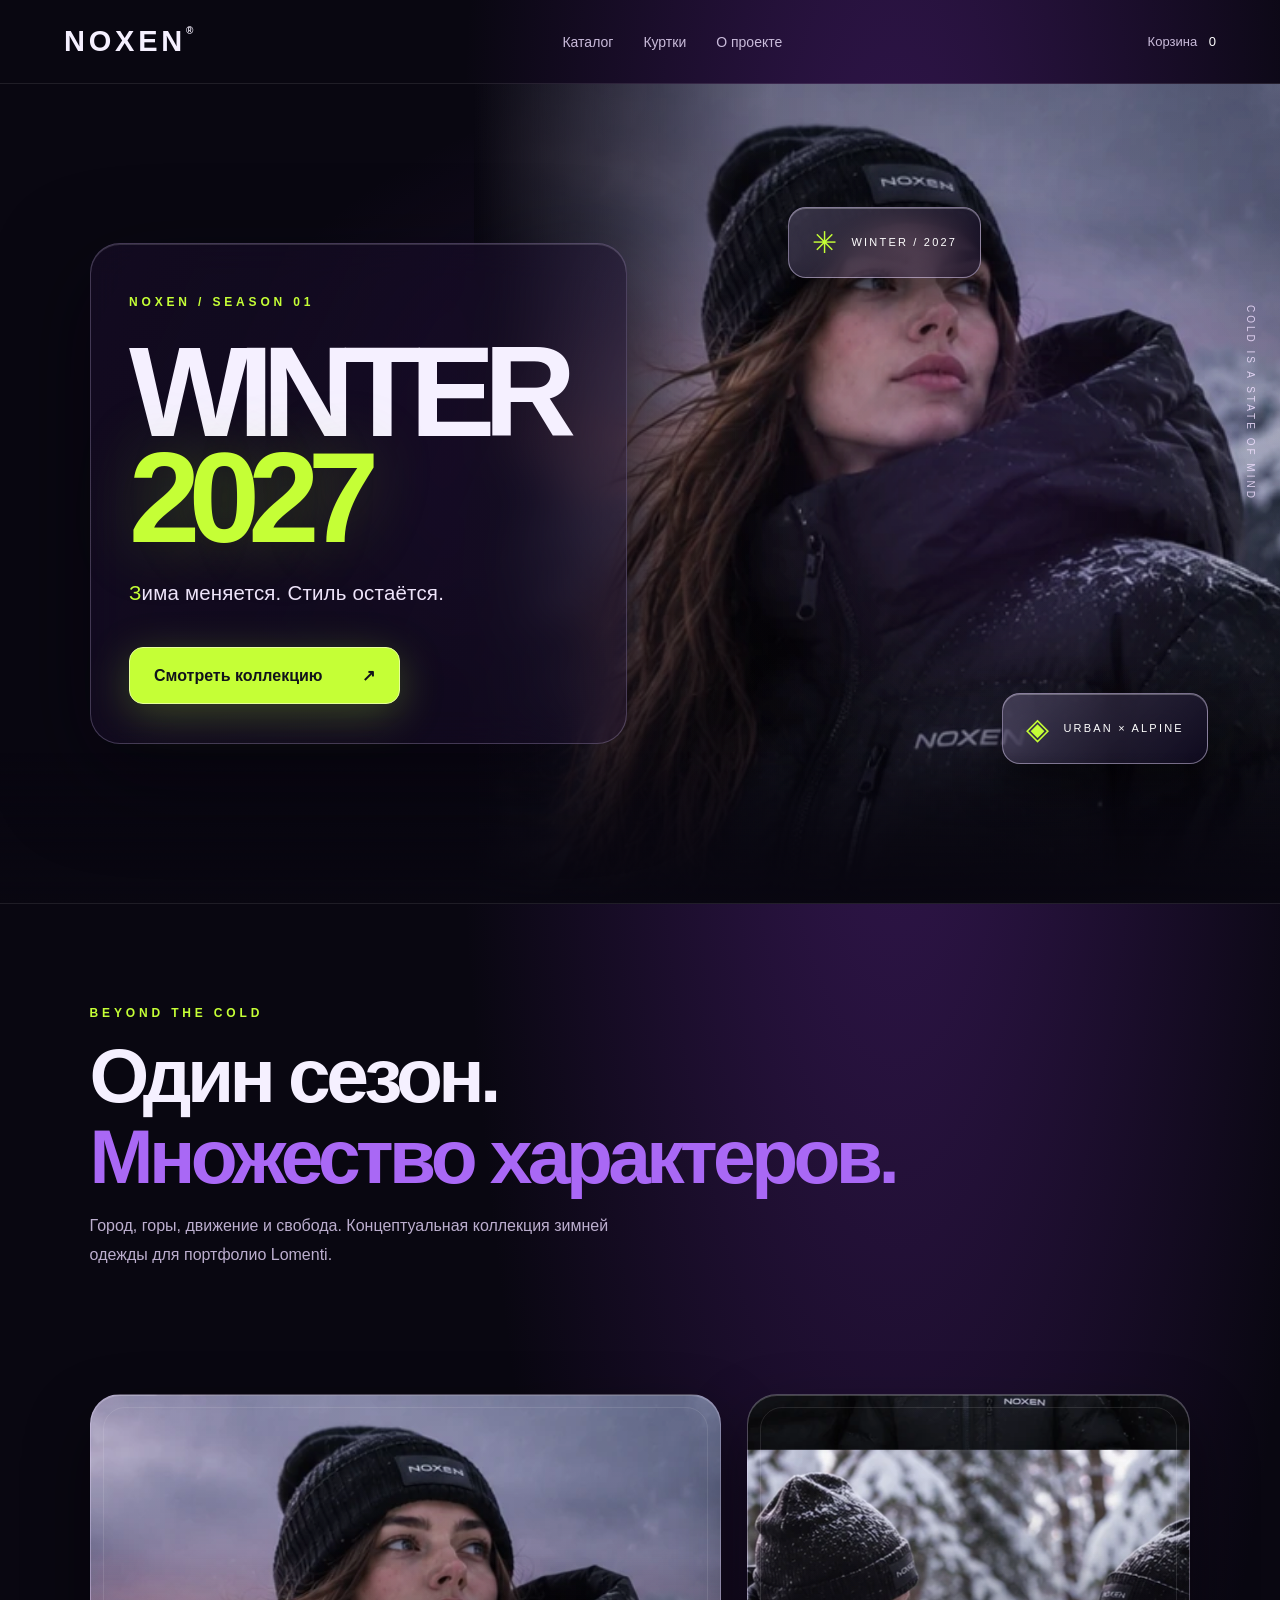
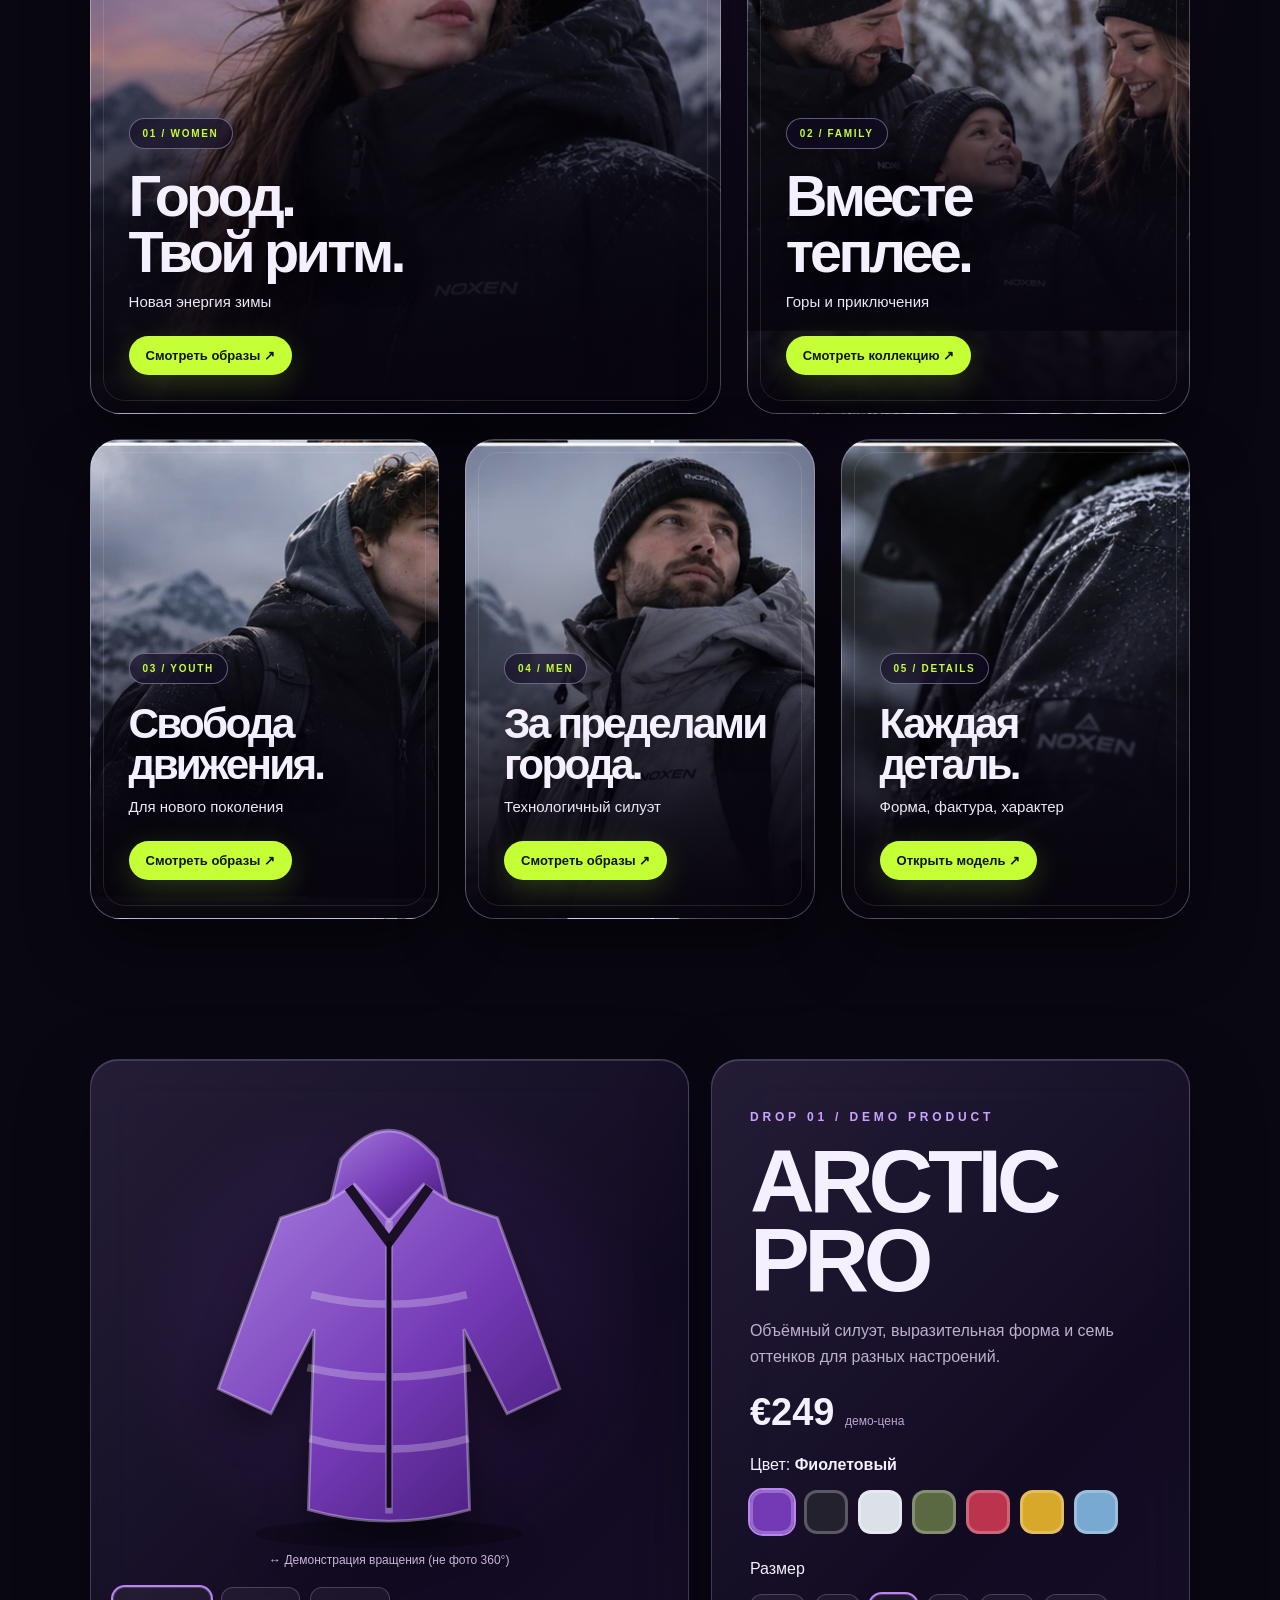
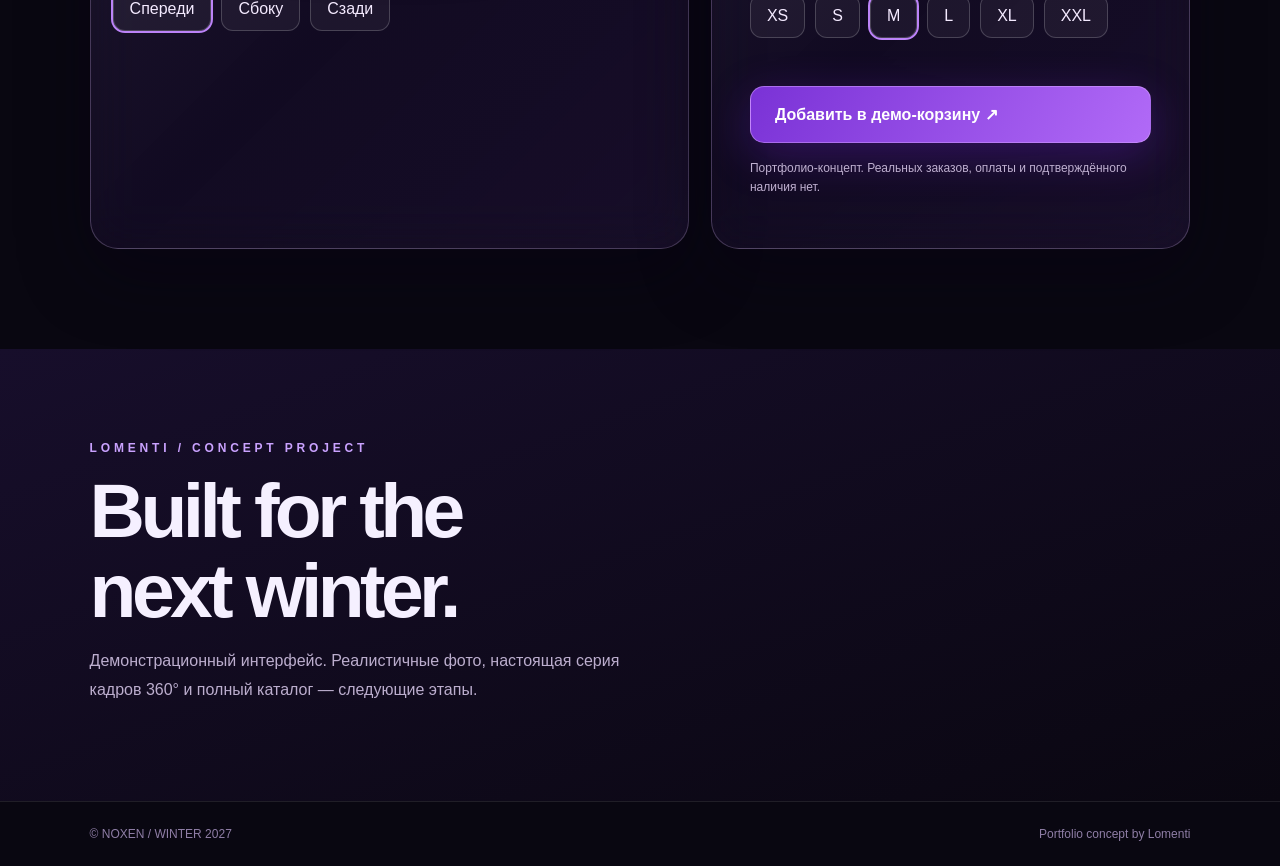
==== commit 4afd4d54: "Refresh NOXEN image assets after new WebP uploads" ====
--- a/index.html
+++ b/index.html
@@ -1 +1 @@
-<!doctype html><html lang="ru"><head><meta charset="utf-8"><meta name="viewport" content="width=device-width,initial-scale=1"><meta name="theme-color" content="#0b0716"><title>NOXEN — Winter 2027</title><link rel="stylesheet" href="./styles.css?v=4"></head><body><header><a class="brand" href="#">NOXEN<span>®</span></a><nav aria-label="Категории"><a href="./catalog.html">Каталог</a><a href="#product">Куртки</a><a href="#about">О проекте</a></nav><span class="cart-indicator">Корзина <output id="cartCount">0</output></span></header><main><section class="hero"><div class="hero-copy"><p class="overline">NOXEN / SEASON 01</p><h1>WINTER<br><em>2027</em></h1><p>Зима меняется. Стиль остаётся.</p><a class="primary" href="./catalog.html">Смотреть коллекцию <span aria-hidden="true">↗</span></a></div><div class="hero-art" aria-hidden="true"><div class="halo"></div><div class="floating-tile tile-one">✳ <span>WINTER / 2027</span></div><div class="floating-tile tile-two">◈ <span>URBAN × ALPINE</span></div><span class="vertical">COLD IS A STATE OF MIND</span></div></section><section class="intro" id="collection"><p class="overline">BEYOND THE COLD</p><h2>Один сезон.<br><span>Множество характеров.</span></h2><p>Город, горы, движение и свобода. Концептуальная коллекция зимней одежды для портфолио Lomenti.</p></section><section class="editorial" aria-label="Направления коллекции"><article class="editorial-card"><span class="editorial-number">01 / WOMEN</span><h3>Город.<br>Твой ритм.</h3><p>Новая энергия зимы</p><a href="./catalog.html">Смотреть образы ↗</a></article><article class="editorial-card"><span class="editorial-number">02 / FAMILY</span><h3>Вместе<br>теплее.</h3><p>Горы и приключения</p><a href="./catalog.html">Смотреть коллекцию ↗</a></article><article class="editorial-card"><span class="editorial-number">03 / YOUTH</span><h3>Свобода<br>движения.</h3><p>Для нового поколения</p><a href="./catalog.html">Смотреть образы ↗</a></article><article class="editorial-card"><span class="editorial-number">04 / MEN</span><h3>За пределами<br>города.</h3><p>Технологичный силуэт</p><a href="./catalog.html">Смотреть образы ↗</a></article><article class="editorial-card"><span class="editorial-number">05 / DETAILS</span><h3>Каждая<br>деталь.</h3><p>Форма, фактура, характер</p><a href="#product">Открыть модель ↗</a></article></section><section class="product" id="product"><div class="visual glass"><div class="image-frame"><svg id="jacket" viewBox="0 0 430 480" role="img" aria-label="Схематичная иллюстрация куртки NOXEN"><defs><linearGradient id="cloth" x1="0" x2="1" y1="0" y2="1"><stop offset="0" stop-color="#a57cdd"/><stop offset=".55" stop-color="#743ab6"/><stop offset="1" stop-color="#3e176e"/></linearGradient></defs><ellipse cx="215" cy="455" rx="140" ry="15" fill="#000" opacity=".25"/><path d="M165 65 Q215 5 265 65 L280 128 L150 128Z" fill="url(#cloth)" stroke="#d6b6ff" stroke-opacity=".45" stroke-width="4"/><path d="M150 110 L102 126 L37 304 L92 330 L137 242 L131 430 Q215 454 299 430 L293 242 L338 330 L393 304 L328 126 L280 110 L251 91 L215 129 L179 91Z" fill="url(#cloth)" stroke="#e6d4ff" stroke-opacity=".4" stroke-width="3"/><path d="M215 129 L215 434 M134 206 Q215 226 296 206 M130 282 Q215 302 300 282 M132 356 Q215 378 298 356" stroke="#fff" stroke-opacity=".25" stroke-width="8" fill="none"/><path d="M173 94 L215 151 L257 94" fill="none" stroke="#1b1026" stroke-width="10"/><path d="M215 150 L215 428" stroke="#100d18" stroke-width="5"/></svg><div class="viewer-label">↔ Демонстрация вращения (не фото 360°)</div></div><div class="angles" role="group" aria-label="Ракурсы"><button class="angle active" data-angle="0">Спереди</button><button class="angle" data-angle="-60">Сбоку</button><button class="angle" data-angle="180">Сзади</button></div></div><div class="details glass"><p class="overline">DROP 01 / DEMO PRODUCT</p><h2>ARCTIC<br>PRO</h2><p class="description">Объёмный силуэт, выразительная форма и семь оттенков для разных настроений.</p><div class="price">€249 <small>демо-цена</small></div><p>Цвет: <strong id="colorLabel">Фиолетовый</strong></p><div id="swatches" class="swatches" role="group" aria-label="Выбор цвета"></div><p>Размер</p><div id="sizes" class="sizes" role="group" aria-label="Выбор размера"></div><button class="primary buy" id="add">Добавить в демо-корзину ↗</button><p id="status" role="status" aria-live="polite"></p><p class="disclaimer">Портфолио-концепт. Реальных заказов, оплаты и подтверждённого наличия нет.</p></div></section><section id="about" class="footer-copy"><p class="overline">LOMENTI / CONCEPT PROJECT</p><h2>Built for the<br>next winter.</h2><p>Демонстрационный интерфейс. Реалистичные фото, настоящая серия кадров 360° и полный каталог — следующие этапы.</p></section></main><footer>© NOXEN / WINTER 2027 <span>Portfolio concept by Lomenti</span></footer><script src="./script.js"></script></body></html>+<!doctype html><html lang="ru"><head><meta charset="utf-8"><meta name="viewport" content="width=device-width,initial-scale=1"><meta name="theme-color" content="#0b0716"><title>NOXEN — Winter 2027</title><link rel="stylesheet" href="./styles.css?v=5"></head><body><header><a class="brand" href="#">NOXEN<span>®</span></a><nav aria-label="Категории"><a href="./catalog.html">Каталог</a><a href="#product">Куртки</a><a href="#about">О проекте</a></nav><span class="cart-indicator">Корзина <output id="cartCount">0</output></span></header><main><section class="hero"><div class="hero-copy"><p class="overline">NOXEN / SEASON 01</p><h1>WINTER<br><em>2027</em></h1><p>Зима меняется. Стиль остаётся.</p><a class="primary" href="./catalog.html">Смотреть коллекцию <span aria-hidden="true">↗</span></a></div><div class="hero-art" aria-hidden="true"><div class="halo"></div><div class="floating-tile tile-one">✳ <span>WINTER / 2027</span></div><div class="floating-tile tile-two">◈ <span>URBAN × ALPINE</span></div><span class="vertical">COLD IS A STATE OF MIND</span></div></section><section class="intro" id="collection"><p class="overline">BEYOND THE COLD</p><h2>Один сезон.<br><span>Множество характеров.</span></h2><p>Город, горы, движение и свобода. Концептуальная коллекция зимней одежды для портфолио Lomenti.</p></section><section class="editorial" aria-label="Направления коллекции"><article class="editorial-card"><span class="editorial-number">01 / WOMEN</span><h3>Город.<br>Твой ритм.</h3><p>Новая энергия зимы</p><a href="./catalog.html">Смотреть образы ↗</a></article><article class="editorial-card"><span class="editorial-number">02 / FAMILY</span><h3>Вместе<br>теплее.</h3><p>Горы и приключения</p><a href="./catalog.html">Смотреть коллекцию ↗</a></article><article class="editorial-card"><span class="editorial-number">03 / YOUTH</span><h3>Свобода<br>движения.</h3><p>Для нового поколения</p><a href="./catalog.html">Смотреть образы ↗</a></article><article class="editorial-card"><span class="editorial-number">04 / MEN</span><h3>За пределами<br>города.</h3><p>Технологичный силуэт</p><a href="./catalog.html">Смотреть образы ↗</a></article><article class="editorial-card"><span class="editorial-number">05 / DETAILS</span><h3>Каждая<br>деталь.</h3><p>Форма, фактура, характер</p><a href="#product">Открыть модель ↗</a></article></section><section class="product" id="product"><div class="visual glass"><div class="image-frame"><svg id="jacket" viewBox="0 0 430 480" role="img" aria-label="Схематичная иллюстрация куртки NOXEN"><defs><linearGradient id="cloth" x1="0" x2="1" y1="0" y2="1"><stop offset="0" stop-color="#a57cdd"/><stop offset=".55" stop-color="#743ab6"/><stop offset="1" stop-color="#3e176e"/></linearGradient></defs><ellipse cx="215" cy="455" rx="140" ry="15" fill="#000" opacity=".25"/><path d="M165 65 Q215 5 265 65 L280 128 L150 128Z" fill="url(#cloth)" stroke="#d6b6ff" stroke-opacity=".45" stroke-width="4"/><path d="M150 110 L102 126 L37 304 L92 330 L137 242 L131 430 Q215 454 299 430 L293 242 L338 330 L393 304 L328 126 L280 110 L251 91 L215 129 L179 91Z" fill="url(#cloth)" stroke="#e6d4ff" stroke-opacity=".4" stroke-width="3"/><path d="M215 129 L215 434 M134 206 Q215 226 296 206 M130 282 Q215 302 300 282 M132 356 Q215 378 298 356" stroke="#fff" stroke-opacity=".25" stroke-width="8" fill="none"/><path d="M173 94 L215 151 L257 94" fill="none" stroke="#1b1026" stroke-width="10"/><path d="M215 150 L215 428" stroke="#100d18" stroke-width="5"/></svg><div class="viewer-label">↔ Демонстрация вращения (не фото 360°)</div></div><div class="angles" role="group" aria-label="Ракурсы"><button class="angle active" data-angle="0">Спереди</button><button class="angle" data-angle="-60">Сбоку</button><button class="angle" data-angle="180">Сзади</button></div></div><div class="details glass"><p class="overline">DROP 01 / DEMO PRODUCT</p><h2>ARCTIC<br>PRO</h2><p class="description">Объёмный силуэт, выразительная форма и семь оттенков для разных настроений.</p><div class="price">€249 <small>демо-цена</small></div><p>Цвет: <strong id="colorLabel">Фиолетовый</strong></p><div id="swatches" class="swatches" role="group" aria-label="Выбор цвета"></div><p>Размер</p><div id="sizes" class="sizes" role="group" aria-label="Выбор размера"></div><button class="primary buy" id="add">Добавить в демо-корзину ↗</button><p id="status" role="status" aria-live="polite"></p><p class="disclaimer">Портфолио-концепт. Реальных заказов, оплаты и подтверждённого наличия нет.</p></div></section><section id="about" class="footer-copy"><p class="overline">LOMENTI / CONCEPT PROJECT</p><h2>Built for the<br>next winter.</h2><p>Демонстрационный интерфейс. Реалистичные фото, настоящая серия кадров 360° и полный каталог — следующие этапы.</p></section></main><footer>© NOXEN / WINTER 2027 <span>Portfolio concept by Lomenti</span></footer><script src="./script.js"></script></body></html>
--- a/styles.css
+++ b/styles.css
@@ -69,12 +69,3 @@
 @media(max-width:900px){.editorial{grid-template-columns:repeat(2,minmax(0,1fr));padding:20px 5% 80px}.editorial-card,.editorial-card:nth-child(1),.editorial-card:nth-child(2),.editorial-card:nth-child(3),.editorial-card:nth-child(4),.editorial-card:nth-child(5){grid-column:span 1;min-height:430px}.editorial-card:nth-child(1){grid-column:span 2;min-height:520px}}
 @media(max-width:600px){.editorial{grid-template-columns:1fr;gap:16px}.editorial-card,.editorial-card:nth-child(1),.editorial-card:nth-child(2),.editorial-card:nth-child(3),.editorial-card:nth-child(4),.editorial-card:nth-child(5){grid-column:span 1;min-height:440px;border-radius:23px;padding:26px}.editorial-card:nth-child(1){min-height:530px}.editorial-card h3,.editorial-card:nth-child(n+3) h3{font-size:clamp(38px,10vw,54px)}.editorial-card:after{inset:8px;border-radius:17px}}
 @media(prefers-reduced-motion:reduce){.editorial-card,.editorial-card a{transition:none}.editorial-card:hover{transform:none}}
-
-/* Real Unsplash photography, replacing generated portfolio backgrounds. */
-.editorial-card:nth-child(1){background-image:linear-gradient(180deg,transparent 20%,#090711e6),url('https://unsplash.com/photos/2xWvnZODFS0/download?force=true&w=1400')}
-.editorial-card:nth-child(2){background-image:linear-gradient(180deg,transparent 20%,#090711e6),url('https://unsplash.com/photos/MjSiGM2J3W4/download?force=true&w=1400')}
-.editorial-card:nth-child(3){background-image:linear-gradient(180deg,transparent 20%,#090711e6),url('https://unsplash.com/photos/GU_ucmhR4ME/download?force=true&w=1400')}
-.editorial-card:nth-child(4){background-image:linear-gradient(180deg,transparent 20%,#090711e6),url('https://unsplash.com/photos/Xz_uRhLA7ls/download?force=true&w=1400')}
-.editorial-card:nth-child(5){background-image:linear-gradient(180deg,transparent 20%,#090711e6),url('https://unsplash.com/photos/ndW5GQEG-D4/download?force=true&w=1400')}
-.hero-art{background-image:linear-gradient(90deg,#090711 0%,#09071124 37%,#09071115 78%),linear-gradient(0deg,#090711a8,transparent 30%),url('https://unsplash.com/photos/2xWvnZODFS0/download?force=true&w=1800')}
-@media(max-width:800px){.hero-art{background-image:linear-gradient(0deg,#090711 0%,#09071185 30%,#09071110 65%),url('https://unsplash.com/photos/2xWvnZODFS0/download?force=true&w=1100')}}
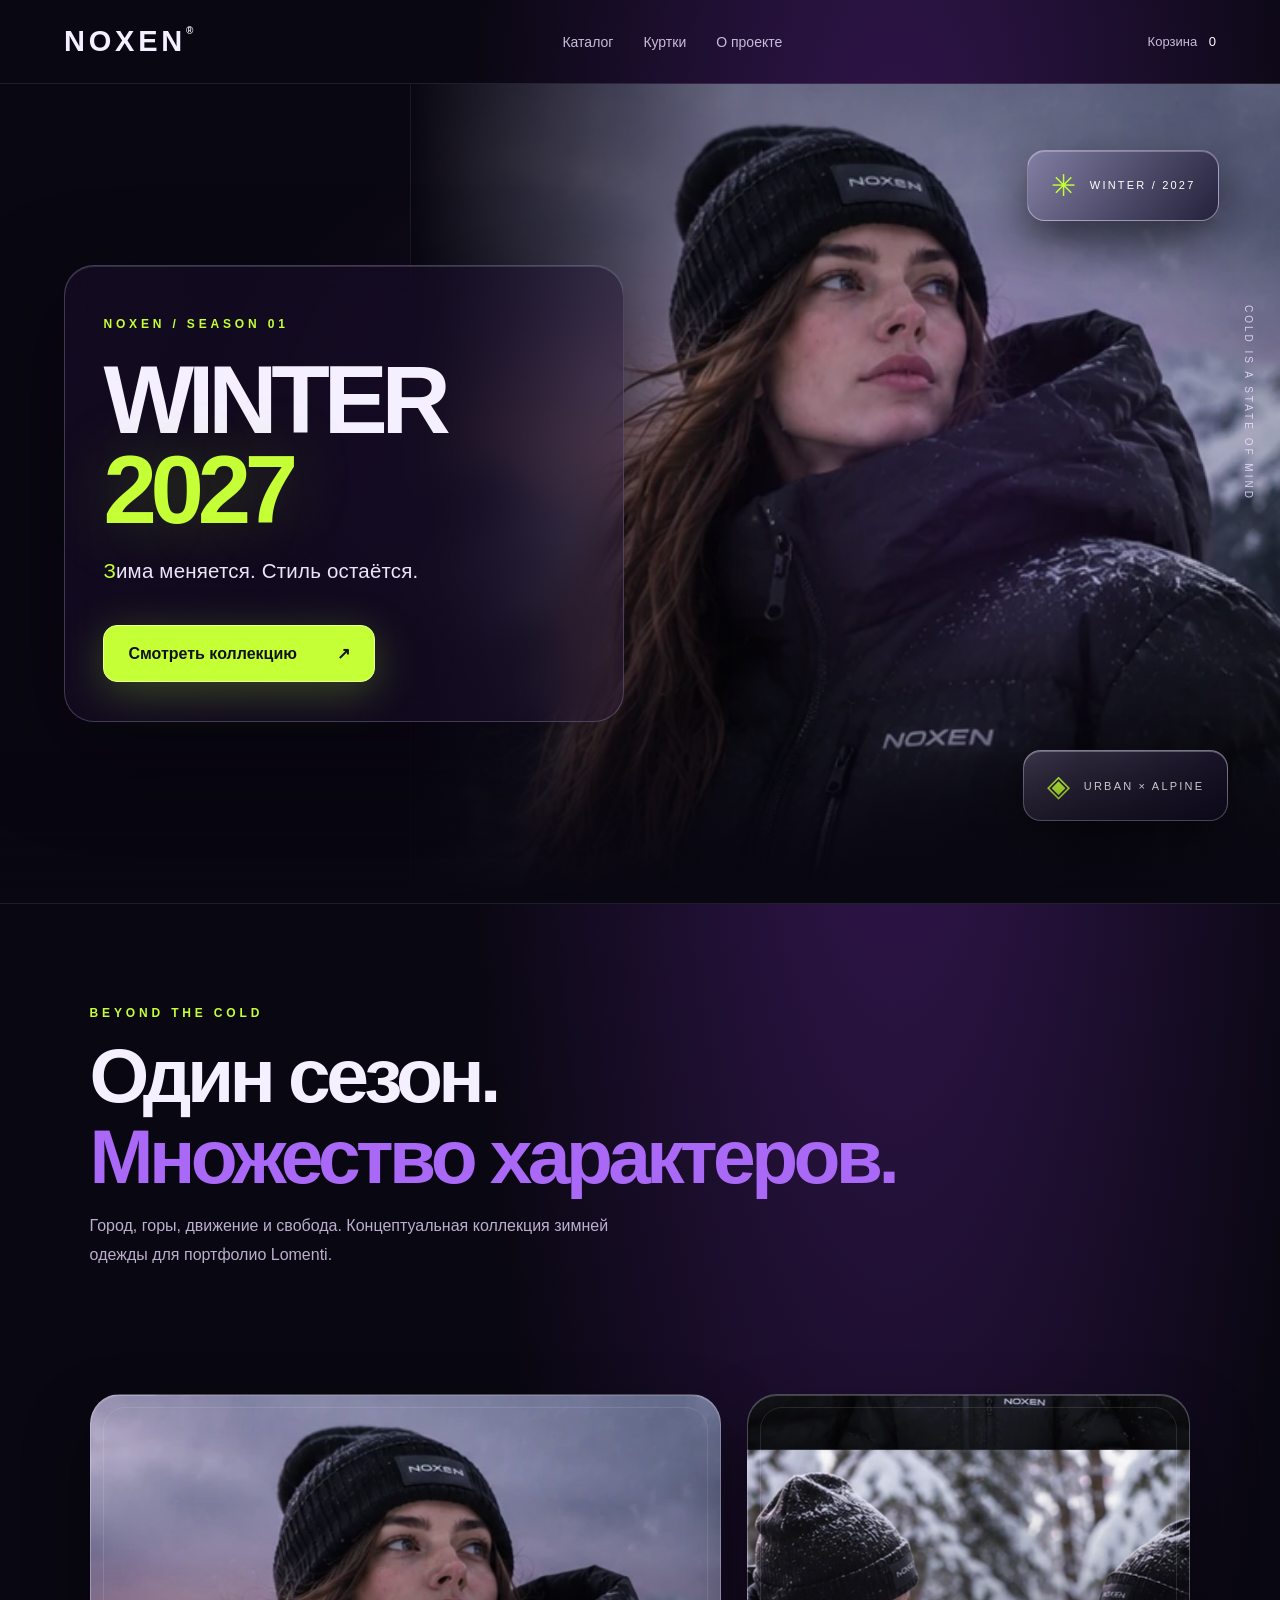
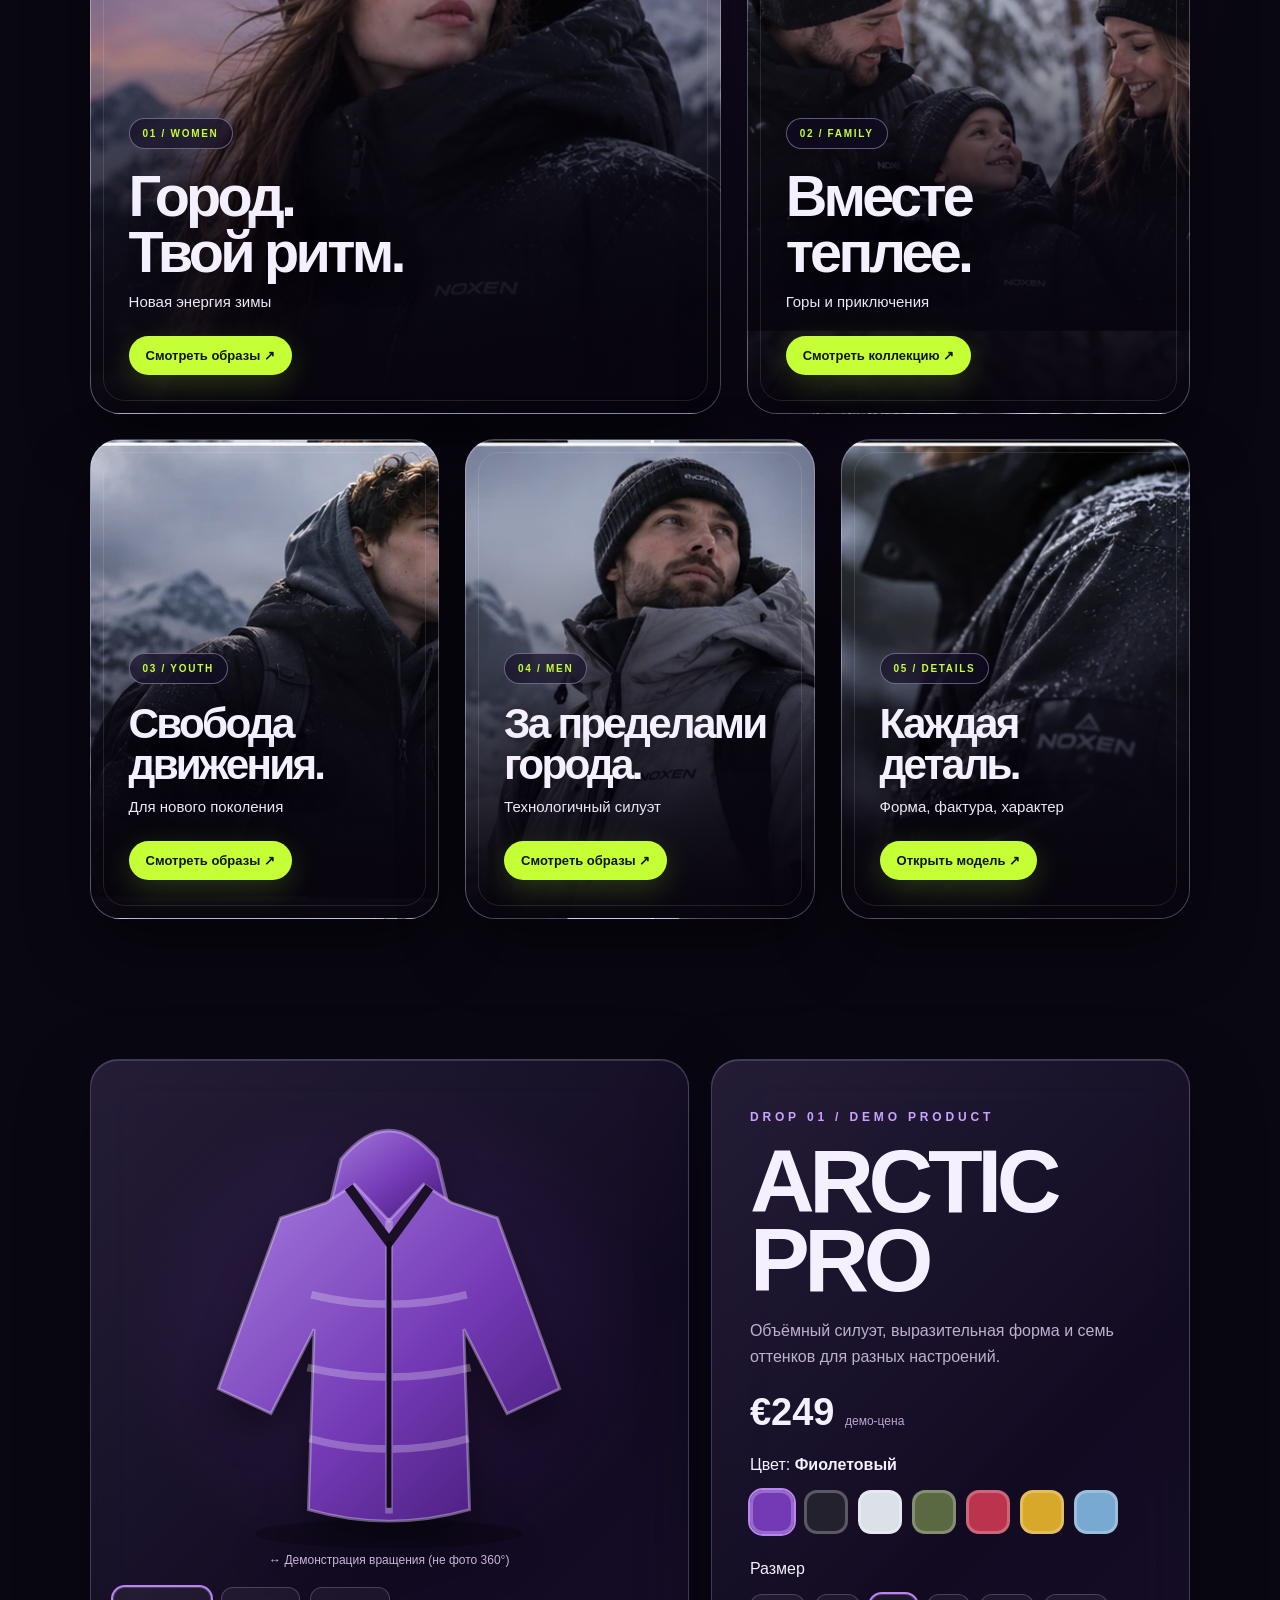
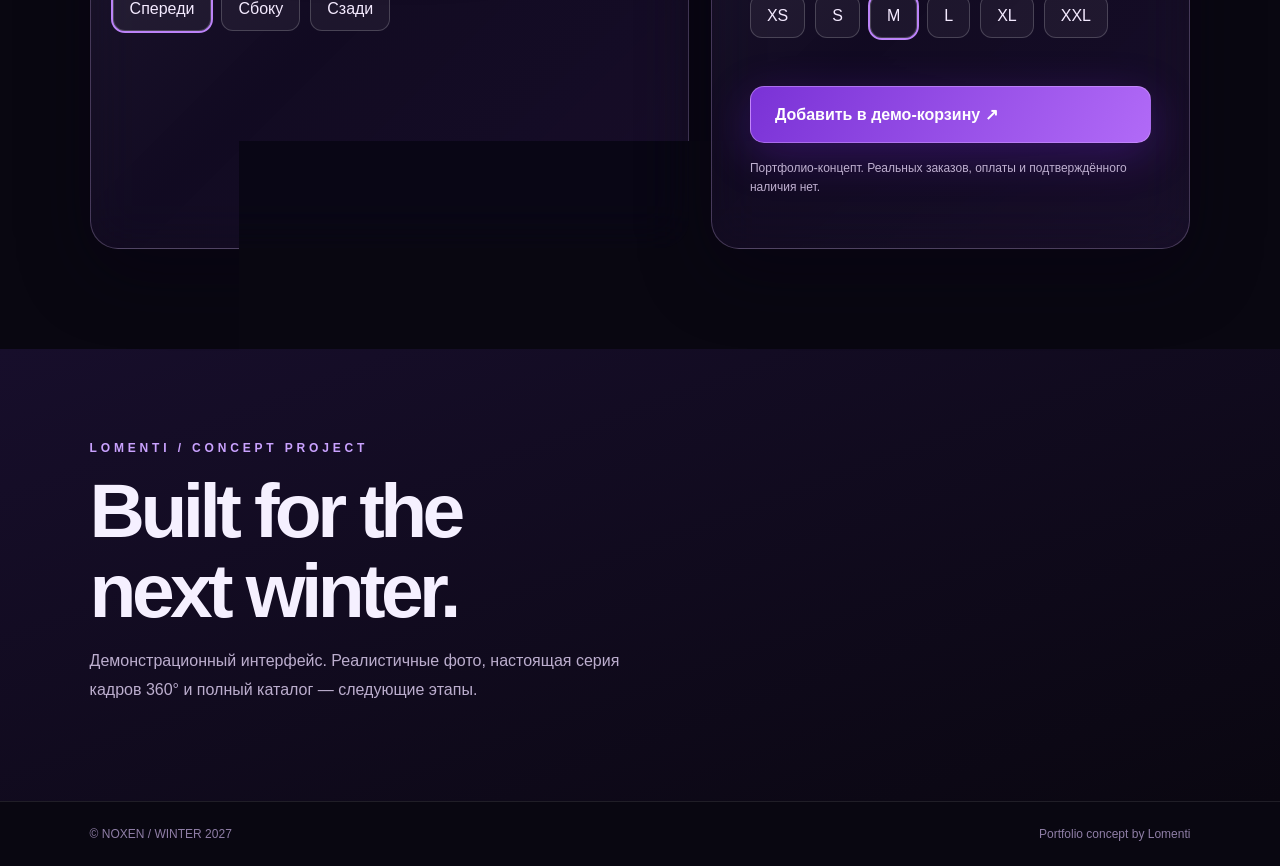
==== commit 8c0a113a: "Refresh hero styles version 6" ====
--- a/index.html
+++ b/index.html
@@ -1 +1 @@
-<!doctype html><html lang="ru"><head><meta charset="utf-8"><meta name="viewport" content="width=device-width,initial-scale=1"><meta name="theme-color" content="#0b0716"><title>NOXEN — Winter 2027</title><link rel="stylesheet" href="./styles.css?v=5"></head><body><header><a class="brand" href="#">NOXEN<span>®</span></a><nav aria-label="Категории"><a href="./catalog.html">Каталог</a><a href="#product">Куртки</a><a href="#about">О проекте</a></nav><span class="cart-indicator">Корзина <output id="cartCount">0</output></span></header><main><section class="hero"><div class="hero-copy"><p class="overline">NOXEN / SEASON 01</p><h1>WINTER<br><em>2027</em></h1><p>Зима меняется. Стиль остаётся.</p><a class="primary" href="./catalog.html">Смотреть коллекцию <span aria-hidden="true">↗</span></a></div><div class="hero-art" aria-hidden="true"><div class="halo"></div><div class="floating-tile tile-one">✳ <span>WINTER / 2027</span></div><div class="floating-tile tile-two">◈ <span>URBAN × ALPINE</span></div><span class="vertical">COLD IS A STATE OF MIND</span></div></section><section class="intro" id="collection"><p class="overline">BEYOND THE COLD</p><h2>Один сезон.<br><span>Множество характеров.</span></h2><p>Город, горы, движение и свобода. Концептуальная коллекция зимней одежды для портфолио Lomenti.</p></section><section class="editorial" aria-label="Направления коллекции"><article class="editorial-card"><span class="editorial-number">01 / WOMEN</span><h3>Город.<br>Твой ритм.</h3><p>Новая энергия зимы</p><a href="./catalog.html">Смотреть образы ↗</a></article><article class="editorial-card"><span class="editorial-number">02 / FAMILY</span><h3>Вместе<br>теплее.</h3><p>Горы и приключения</p><a href="./catalog.html">Смотреть коллекцию ↗</a></article><article class="editorial-card"><span class="editorial-number">03 / YOUTH</span><h3>Свобода<br>движения.</h3><p>Для нового поколения</p><a href="./catalog.html">Смотреть образы ↗</a></article><article class="editorial-card"><span class="editorial-number">04 / MEN</span><h3>За пределами<br>города.</h3><p>Технологичный силуэт</p><a href="./catalog.html">Смотреть образы ↗</a></article><article class="editorial-card"><span class="editorial-number">05 / DETAILS</span><h3>Каждая<br>деталь.</h3><p>Форма, фактура, характер</p><a href="#product">Открыть модель ↗</a></article></section><section class="product" id="product"><div class="visual glass"><div class="image-frame"><svg id="jacket" viewBox="0 0 430 480" role="img" aria-label="Схематичная иллюстрация куртки NOXEN"><defs><linearGradient id="cloth" x1="0" x2="1" y1="0" y2="1"><stop offset="0" stop-color="#a57cdd"/><stop offset=".55" stop-color="#743ab6"/><stop offset="1" stop-color="#3e176e"/></linearGradient></defs><ellipse cx="215" cy="455" rx="140" ry="15" fill="#000" opacity=".25"/><path d="M165 65 Q215 5 265 65 L280 128 L150 128Z" fill="url(#cloth)" stroke="#d6b6ff" stroke-opacity=".45" stroke-width="4"/><path d="M150 110 L102 126 L37 304 L92 330 L137 242 L131 430 Q215 454 299 430 L293 242 L338 330 L393 304 L328 126 L280 110 L251 91 L215 129 L179 91Z" fill="url(#cloth)" stroke="#e6d4ff" stroke-opacity=".4" stroke-width="3"/><path d="M215 129 L215 434 M134 206 Q215 226 296 206 M130 282 Q215 302 300 282 M132 356 Q215 378 298 356" stroke="#fff" stroke-opacity=".25" stroke-width="8" fill="none"/><path d="M173 94 L215 151 L257 94" fill="none" stroke="#1b1026" stroke-width="10"/><path d="M215 150 L215 428" stroke="#100d18" stroke-width="5"/></svg><div class="viewer-label">↔ Демонстрация вращения (не фото 360°)</div></div><div class="angles" role="group" aria-label="Ракурсы"><button class="angle active" data-angle="0">Спереди</button><button class="angle" data-angle="-60">Сбоку</button><button class="angle" data-angle="180">Сзади</button></div></div><div class="details glass"><p class="overline">DROP 01 / DEMO PRODUCT</p><h2>ARCTIC<br>PRO</h2><p class="description">Объёмный силуэт, выразительная форма и семь оттенков для разных настроений.</p><div class="price">€249 <small>демо-цена</small></div><p>Цвет: <strong id="colorLabel">Фиолетовый</strong></p><div id="swatches" class="swatches" role="group" aria-label="Выбор цвета"></div><p>Размер</p><div id="sizes" class="sizes" role="group" aria-label="Выбор размера"></div><button class="primary buy" id="add">Добавить в демо-корзину ↗</button><p id="status" role="status" aria-live="polite"></p><p class="disclaimer">Портфолио-концепт. Реальных заказов, оплаты и подтверждённого наличия нет.</p></div></section><section id="about" class="footer-copy"><p class="overline">LOMENTI / CONCEPT PROJECT</p><h2>Built for the<br>next winter.</h2><p>Демонстрационный интерфейс. Реалистичные фото, настоящая серия кадров 360° и полный каталог — следующие этапы.</p></section></main><footer>© NOXEN / WINTER 2027 <span>Portfolio concept by Lomenti</span></footer><script src="./script.js"></script></body></html>+<!doctype html><html lang="ru"><head><meta charset="utf-8"><meta name="viewport" content="width=device-width,initial-scale=1"><meta name="theme-color" content="#0b0716"><title>NOXEN — Winter 2027</title><link rel="stylesheet" href="./styles.css?v=6"></head><body><header><a class="brand" href="#">NOXEN<span>®</span></a><nav aria-label="Категории"><a href="./catalog.html">Каталог</a><a href="#product">Куртки</a><a href="#about">О проекте</a></nav><span class="cart-indicator">Корзина <output id="cartCount">0</output></span></header><main><section class="hero"><div class="hero-copy"><p class="overline">NOXEN / SEASON 01</p><h1>WINTER<br><em>2027</em></h1><p>Зима меняется. Стиль остаётся.</p><a class="primary" href="./catalog.html">Смотреть коллекцию <span aria-hidden="true">↗</span></a></div><div class="hero-art" aria-hidden="true"><div class="halo"></div><div class="floating-tile tile-one">✳ <span>WINTER / 2027</span></div><div class="floating-tile tile-two">◈ <span>URBAN × ALPINE</span></div><span class="vertical">COLD IS A STATE OF MIND</span></div></section><section class="intro" id="collection"><p class="overline">BEYOND THE COLD</p><h2>Один сезон.<br><span>Множество характеров.</span></h2><p>Город, горы, движение и свобода. Концептуальная коллекция зимней одежды для портфолио Lomenti.</p></section><section class="editorial" aria-label="Направления коллекции"><article class="editorial-card"><span class="editorial-number">01 / WOMEN</span><h3>Город.<br>Твой ритм.</h3><p>Новая энергия зимы</p><a href="./catalog.html">Смотреть образы ↗</a></article><article class="editorial-card"><span class="editorial-number">02 / FAMILY</span><h3>Вместе<br>теплее.</h3><p>Горы и приключения</p><a href="./catalog.html">Смотреть коллекцию ↗</a></article><article class="editorial-card"><span class="editorial-number">03 / YOUTH</span><h3>Свобода<br>движения.</h3><p>Для нового поколения</p><a href="./catalog.html">Смотреть образы ↗</a></article><article class="editorial-card"><span class="editorial-number">04 / MEN</span><h3>За пределами<br>города.</h3><p>Технологичный силуэт</p><a href="./catalog.html">Смотреть образы ↗</a></article><article class="editorial-card"><span class="editorial-number">05 / DETAILS</span><h3>Каждая<br>деталь.</h3><p>Форма, фактура, характер</p><a href="#product">Открыть модель ↗</a></article></section><section class="product" id="product"><div class="visual glass"><div class="image-frame"><svg id="jacket" viewBox="0 0 430 480" role="img" aria-label="Схематичная иллюстрация куртки NOXEN"><defs><linearGradient id="cloth" x1="0" x2="1" y1="0" y2="1"><stop offset="0" stop-color="#a57cdd"/><stop offset=".55" stop-color="#743ab6"/><stop offset="1" stop-color="#3e176e"/></linearGradient></defs><ellipse cx="215" cy="455" rx="140" ry="15" fill="#000" opacity=".25"/><path d="M165 65 Q215 5 265 65 L280 128 L150 128Z" fill="url(#cloth)" stroke="#d6b6ff" stroke-opacity=".45" stroke-width="4"/><path d="M150 110 L102 126 L37 304 L92 330 L137 242 L131 430 Q215 454 299 430 L293 242 L338 330 L393 304 L328 126 L280 110 L251 91 L215 129 L179 91Z" fill="url(#cloth)" stroke="#e6d4ff" stroke-opacity=".4" stroke-width="3"/><path d="M215 129 L215 434 M134 206 Q215 226 296 206 M130 282 Q215 302 300 282 M132 356 Q215 378 298 356" stroke="#fff" stroke-opacity=".25" stroke-width="8" fill="none"/><path d="M173 94 L215 151 L257 94" fill="none" stroke="#1b1026" stroke-width="10"/><path d="M215 150 L215 428" stroke="#100d18" stroke-width="5"/></svg><div class="viewer-label">↔ Демонстрация вращения (не фото 360°)</div></div><div class="angles" role="group" aria-label="Ракурсы"><button class="angle active" data-angle="0">Спереди</button><button class="angle" data-angle="-60">Сбоку</button><button class="angle" data-angle="180">Сзади</button></div></div><div class="details glass"><p class="overline">DROP 01 / DEMO PRODUCT</p><h2>ARCTIC<br>PRO</h2><p class="description">Объёмный силуэт, выразительная форма и семь оттенков для разных настроений.</p><div class="price">€249 <small>демо-цена</small></div><p>Цвет: <strong id="colorLabel">Фиолетовый</strong></p><div id="swatches" class="swatches" role="group" aria-label="Выбор цвета"></div><p>Размер</p><div id="sizes" class="sizes" role="group" aria-label="Выбор размера"></div><button class="primary buy" id="add">Добавить в демо-корзину ↗</button><p id="status" role="status" aria-live="polite"></p><p class="disclaimer">Портфолио-концепт. Реальных заказов, оплаты и подтверждённого наличия нет.</p></div></section><section id="about" class="footer-copy"><p class="overline">LOMENTI / CONCEPT PROJECT</p><h2>Built for the<br>next winter.</h2><p>Демонстрационный интерфейс. Реалистичные фото, настоящая серия кадров 360° и полный каталог — следующие этапы.</p></section></main><footer>© NOXEN / WINTER 2027 <span>Portfolio concept by Lomenti</span></footer><script src="./script.js"></script></body></html>
--- a/styles.css
+++ b/styles.css
@@ -69,3 +69,15 @@
 @media(max-width:900px){.editorial{grid-template-columns:repeat(2,minmax(0,1fr));padding:20px 5% 80px}.editorial-card,.editorial-card:nth-child(1),.editorial-card:nth-child(2),.editorial-card:nth-child(3),.editorial-card:nth-child(4),.editorial-card:nth-child(5){grid-column:span 1;min-height:430px}.editorial-card:nth-child(1){grid-column:span 2;min-height:520px}}
 @media(max-width:600px){.editorial{grid-template-columns:1fr;gap:16px}.editorial-card,.editorial-card:nth-child(1),.editorial-card:nth-child(2),.editorial-card:nth-child(3),.editorial-card:nth-child(4),.editorial-card:nth-child(5){grid-column:span 1;min-height:440px;border-radius:23px;padding:26px}.editorial-card:nth-child(1){min-height:530px}.editorial-card h3,.editorial-card:nth-child(n+3) h3{font-size:clamp(38px,10vw,54px)}.editorial-card:after{inset:8px;border-radius:17px}}
 @media(prefers-reduced-motion:reduce){.editorial-card,.editorial-card a{transition:none}.editorial-card:hover{transform:none}}
+
+/* Hero layout QA: keep full headline visible and UI clear of the model's face */
+html,body{max-width:100%;overflow-x:clip}
+.hero{box-sizing:border-box;width:100%;max-width:100%;grid-template-columns:minmax(0,1fr);padding:clamp(32px,5vw,76px) clamp(20px,5vw,88px);overflow:hidden}
+.hero-copy{position:relative;z-index:4;box-sizing:border-box;width:min(100%,560px);max-width:calc(100vw - 40px);min-width:0;padding:clamp(24px,3vw,42px);margin:0;transform:none}
+.hero h1{font-size:clamp(54px,7.5vw,110px);letter-spacing:-.065em;line-height:.94;overflow-wrap:normal;white-space:normal;max-width:100%;margin:24px 0}
+.hero-art{inset:0 0 0 32%;background-position:center,center,center 35%}
+.hero .tile-one{top:8%;left:auto;right:7%;transform:none}
+.hero .tile-two{bottom:10%;right:6%}
+@media(min-width:801px) and (max-width:1150px){.hero-copy{width:min(49vw,490px)}.hero h1{font-size:clamp(54px,7vw,82px)}.hero .tile-one{right:4%;top:7%}}
+@media(max-width:800px){.hero{display:flex;align-items:flex-end;min-height:760px;padding:36px 5% 56px}.hero-art{inset:0;background-position:center,58% 25%}.hero-copy{width:100%;max-width:560px;padding:25px}.hero h1{font-size:clamp(54px,12vw,88px)}.hero .floating-tile,.hero .vertical{display:none}}
+@media(max-width:480px){.hero{min-height:680px;padding:24px 16px 36px}.hero-copy{max-width:100%;padding:20px}.hero h1{font-size:clamp(49px,13vw,68px);letter-spacing:-.055em}.hero-art{background-position:center,60% 22%}}
